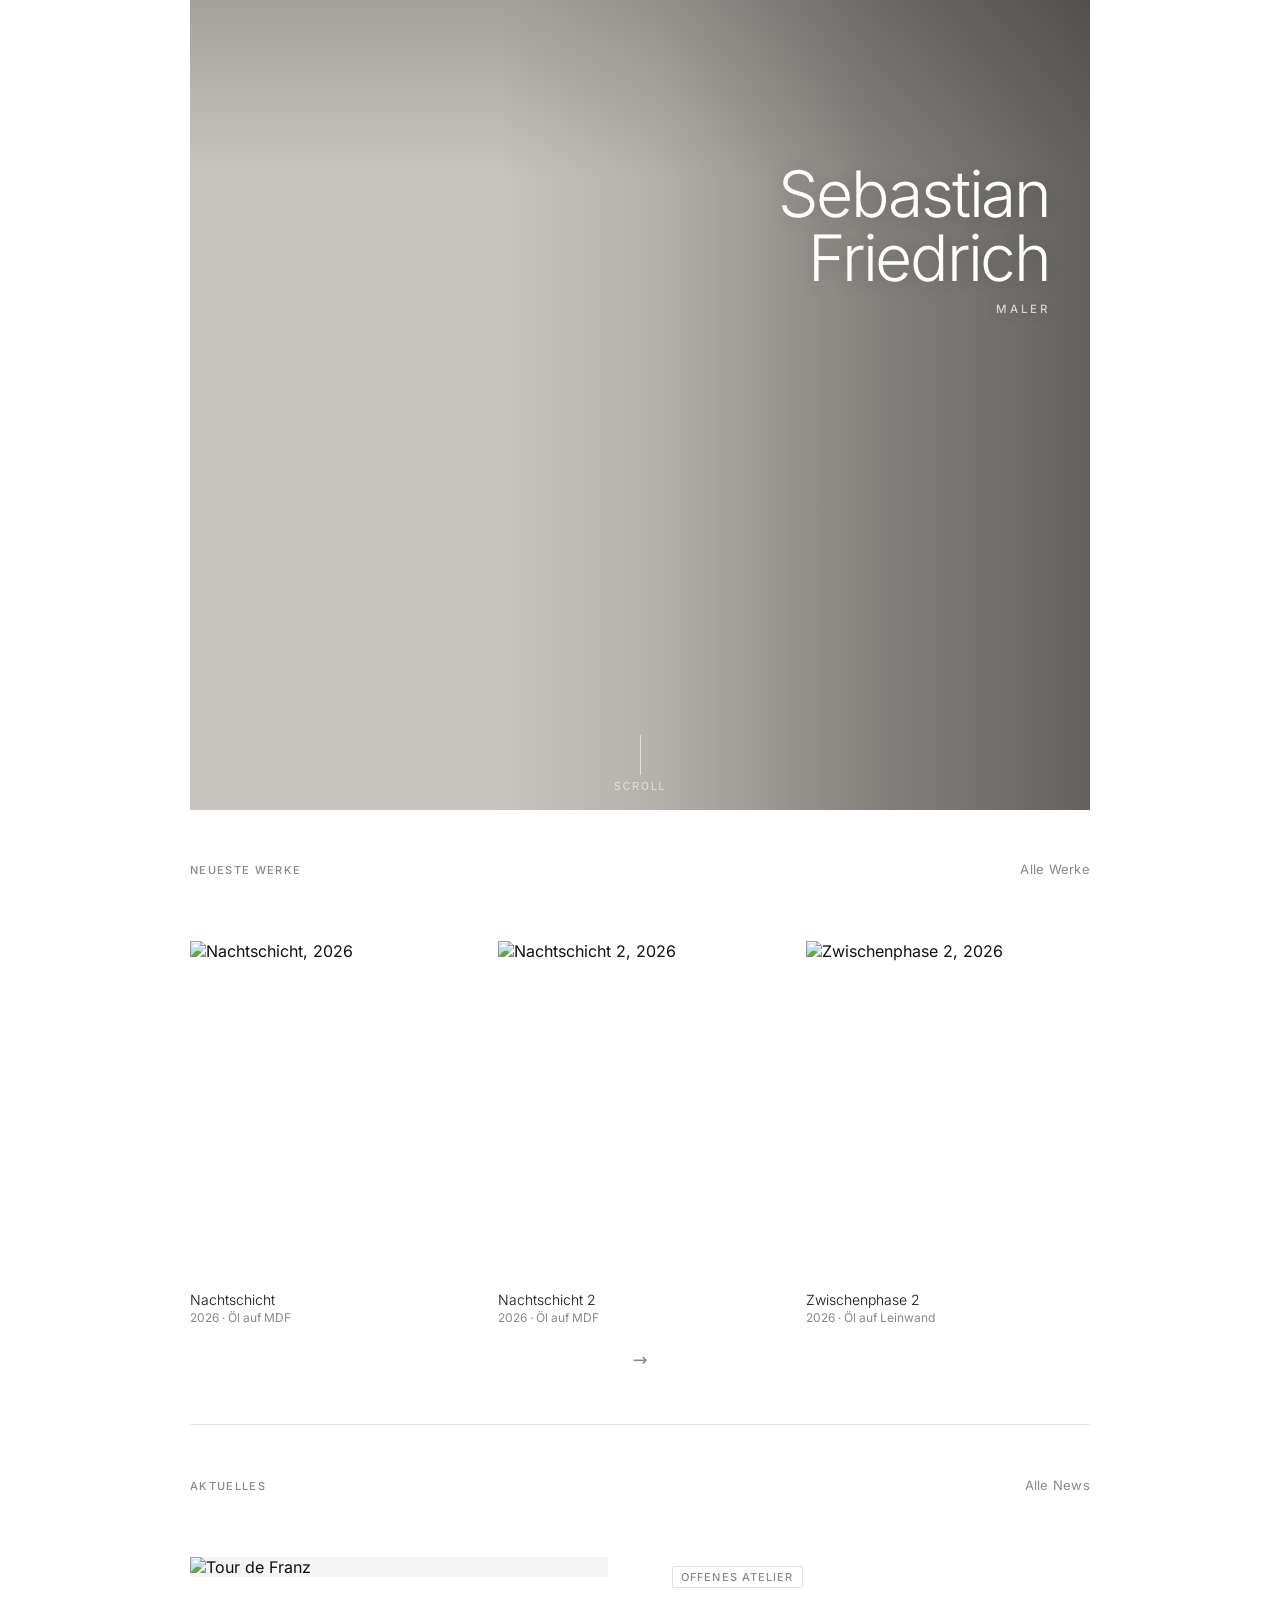
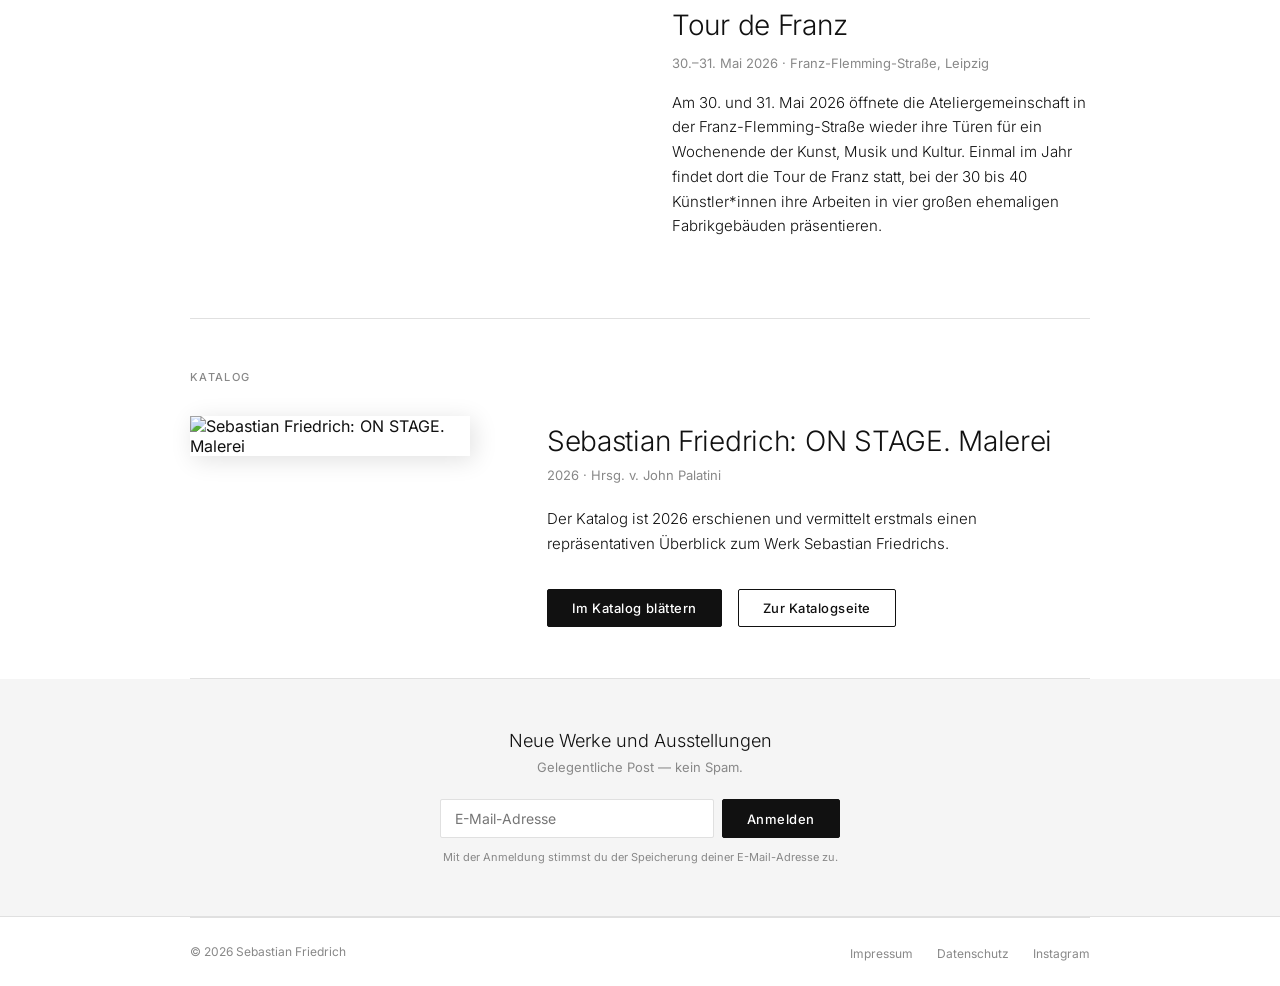
==== index.html @ c45df310 "new" ====
<!DOCTYPE html>
<html lang="de">
<head>
  <meta charset="UTF-8">
  <meta name="viewport" content="width=device-width, initial-scale=1.0">
  <title>Sebastian Friedrich – Malerei</title>
  <meta name="description" content="Sebastian Friedrich, Maler. Öl auf MDF und Leinwand. Werke, Ausstellungen, Katalog.">
  <meta property="og:title" content="Sebastian Friedrich – Malerei">
  <meta property="og:description" content="Sebastian Friedrich malt Menschen, die in seinen Bildern selbstbewusst auftreten.">
  <meta property="og:image" content="https://res.cloudinary.com/def9qgwtw/image/upload/nachtschicht-2026.jpg">
  <meta property="og:type" content="website">
  <meta name="twitter:card" content="summary_large_image">

  <link rel="stylesheet" href="sf-base.css?v=28">
  <style>
    /* ── HERO ──────────────────────────────────────────────── */
    #hero {
      position: relative;
      min-height: unset;
      height: 90dvh;
      width: var(--site-width);
      max-width: var(--max-w);
      margin: 0 auto;
      overflow: hidden;
      background: #c8c4be;
    }

    .hero-bg {
      position: absolute;
      left: 0;
      right: 0;
      top: -10%;
      bottom: 0;
      background-image: url('https://res.cloudinary.com/def9qgwtw/image/upload/senhora-rodriguez-3-2024_ausschnitt.jpg');
      background-size: cover;
      background-position: 50% 34%;
      background-repeat: no-repeat;
      background-color: #c8c4be;
    }

    .hero-bg::after {
      content: '';
      position: absolute;
      inset: 0;
      background:
        linear-gradient(
          to left,
          rgba(0,0,0,0.50) 0%,
          rgba(0,0,0,0.34) 24%,
          rgba(0,0,0,0.10) 48%,
          transparent 66%
        ),
        linear-gradient(
          to bottom,
          rgba(0,0,0,0.18) 0%,
          transparent 22%
        );
      pointer-events: none;
    }

    .hero-text {
      position: absolute;
      z-index: 2;
      top: clamp(118px, 18dvh, 180px);
      right: clamp(24px, 3.2vw, 40px);
      left: auto;
      width: min(430px, 39vw);
      text-align: right;
      color: var(--white);
      text-shadow: 0 2px 18px rgba(0,0,0,0.18);
    }

    .hero-name {
      font-size: clamp(3.0rem, 5.0vw, 5.35rem);
      font-weight: 300;
      line-height: 1.0;
      letter-spacing: -0.035em;
      color: currentColor;
      margin-bottom: 12px;
    }
    .hero-name span { display: block; }

    .hero-bezeichnung {
      font-size: clamp(0.6875rem, 0.9vw, 0.875rem);
      font-weight: 500;
      letter-spacing: 0.24em;
      text-transform: uppercase;
      color: rgba(255,255,255,0.72);
      margin-left: 0.14em;
    }

    .hero-scroll {
      position: absolute;
      bottom: 32px;
      left: 50%;
      transform: translateX(-50%);
      z-index: 2;
      display: flex;
      flex-direction: column;
      align-items: center;
      gap: 6px;
      cursor: pointer;
      color: rgba(255,255,255,0.62);
      transition: color 0.2s;
      background: none;
      border: none;
    }
    .hero-scroll:hover { color: rgba(255,255,255,1); }
    .hero-scroll-line {
      width: 1px;
      height: 40px;
      background: currentColor;
      animation: scrollpulse 1.8s ease-in-out infinite;
    }
    .hero-scroll-label {
      font-size: 0.625rem;
      letter-spacing: 0.2em;
      text-transform: uppercase;
      font-weight: 400;
    }
    @keyframes scrollpulse {
      0%, 100% { opacity: 0.4; transform: scaleY(1); }
      50%       { opacity: 1;   transform: scaleY(1.15); }
    }

    @media (min-width: 761px) and (max-width: 1120px) {
      .hero-text {
        right: clamp(24px, 4vw, 40px);
        top: clamp(104px, 18dvh, 158px);
        width: min(380px, 40vw);
        text-align: right;
      }
      .hero-name {
        font-size: clamp(3.2rem, 7vw, 5.35rem);
      }
    }

    @media (orientation: portrait) and (min-width: 761px) {
      .hero-bg { background-position: 48% 34%; }
      .hero-text {
        right: clamp(24px, 4vw, 40px);
        width: min(360px, 42vw);
        text-align: right;
      }
    }

    @media (max-width: 760px) {
      #hero {
        width: 100%;
        max-width: none;
        min-height: 100dvh;
        height: 100dvh;
      }
      .hero-bg {
        background-position: 50% 20%;
      }
      .hero-bg::after {
        background: linear-gradient(
          to top,
          rgba(0,0,0,0.68) 0%,
          rgba(0,0,0,0.23) 42%,
          transparent 68%
        );
      }
      .hero-text {
        top: auto;
        bottom: 82px;
        right: 16px;
        left: 16px;
        width: auto;
        text-align: left;
        color: var(--white);
      }
      .hero-name {
        font-size: clamp(3.1rem, 13.4vw, 4.0rem);
        font-weight: 200;
        line-height: 1.0;
        letter-spacing: -0.04em;
      }
      .hero-bezeichnung {
        color: rgba(255,255,255,0.72);
        margin-left: 0.22em;
      }
    }


    /* ── NEUESTE WERKE ──────────────────────────────────────── */
    #neueste { border-bottom: 1px solid var(--gray-mid); }

    .werke-header {
      display: flex;
      align-items: baseline;
      justify-content: space-between;
      margin-bottom: 32px;
    }

    .link-alle {
      font-size: 0.8125rem;
      font-weight: 400;
      color: var(--gray-dark);
      letter-spacing: 0.02em;
      transition: color 0.15s;
    }
    .link-alle:hover { color: var(--black); }

    .werke-slider-wrap { overflow: hidden; }

    .werke-slider {
      display: flex;
      gap: 24px;
      overflow-x: auto;
      scroll-snap-type: x mandatory;
      -webkit-overflow-scrolling: touch;
      scrollbar-width: none;
      padding-bottom: 4px;
    }
    .werke-slider::-webkit-scrollbar { display: none; }

    .werke-slider .werk-card { flex: 0 0 auto; width: calc((100% - 48px) / 3); scroll-snap-align: start; }
    .werke-slider .werk-card-img-wrap { height: 340px; }
    .werke-slider .werk-card-img { max-width: 100%; max-height: 340px; }

    .slider-nav {
      display: flex;
      justify-content: center;
      align-items: center;
      gap: 22px;
      margin-top: 18px;
    }
    .slider-nav-btn {
      appearance: none;
      border: 0;
      background: transparent;
      color: var(--gray-dark);
      font-family: 'Inter', system-ui, sans-serif;
      font-size: 1.125rem;
      line-height: 1;
      cursor: pointer;
      padding: 4px 6px;
      transition: color 0.15s, opacity 0.15s;
    }
    .slider-nav-btn:hover { color: var(--black); }
    .slider-nav-btn.hidden {
      display: none;
    }

    @media (max-width: 900px) {
      .werke-slider .werk-card { width: 260px; }
      .werke-slider .werk-card-img-wrap { height: 300px; }
      .werke-slider .werk-card-img { max-width: 260px; max-height: 300px; }
    }
    @media (max-width: 480px) {
      .werke-slider .werk-card { width: 220px; }
      .werke-slider .werk-card-img-wrap { height: 260px; }
      .werke-slider .werk-card-img { max-width: 220px; max-height: 260px; }
    }



    @media (max-width: 760px) {
      #neueste {
        padding-top: clamp(38px, 10vw, 56px);
      }
      .werke-slider {
        gap: 0;
        scroll-snap-type: x mandatory;
        scroll-padding: 0;
      }
      .werke-slider .werk-card {
        flex: 0 0 100%;
        width: 100%;
        scroll-snap-align: center;
      }
      .werke-slider .werk-card-img-wrap {
        width: 100%;
        height: clamp(260px, 70vw, 420px);
        display: flex;
        align-items: flex-end;
        justify-content: center;
        margin-bottom: 28px;
      }
      .werke-slider .werk-card-img {
        max-width: 100%;
        max-height: 100%;
        width: auto;
        height: auto;
        object-fit: contain;
        object-position: center bottom;
      }
      .slider-nav {
        margin-top: 14px;
      }
    }

    /* ── AKTUELLES (NEWS) ───────────────────────────────────── */
    #aktuelles { border-bottom: 1px solid var(--gray-mid); }

    .news-card {
      display: grid;
      grid-template-columns: 1fr 1fr;
      gap: clamp(32px, 5vw, 80px);
      align-items: start;
      cursor: pointer;
    }
    .news-card-img-wrap img {
      width: auto; max-width: 100%; max-height: 500px;
      object-fit: contain; object-position: left top;
      background: var(--gray-light); transition: opacity 0.2s;
    }
    .news-card:hover .news-card-img-wrap img { opacity: 0.85; }
    .news-card-content { padding-top: 8px; }
    .news-badge {
      display: inline-block;
      font-size: 0.6875rem; font-weight: 500; letter-spacing: 0.1em; text-transform: uppercase;
      border: 1px solid var(--gray-mid); padding: 3px 8px; border-radius: 2px;
      margin-bottom: 20px; color: var(--gray-dark);
    }
    .news-card-titel {
      font-size: clamp(1.25rem, 2.5vw, 1.75rem); font-weight: 300;
      line-height: 1.25; letter-spacing: -0.01em; margin-bottom: 12px;
    }
    .news-card-ort { font-size: 0.8125rem; color: var(--gray-dark); margin-bottom: 20px; }
    .news-card-text {
      font-size: 0.9375rem; font-weight: 300; line-height: 1.65;
      margin-bottom: 28px; max-width: 480px;
    }
    .link-mehr {
      font-size: 0.8125rem; font-weight: 500; letter-spacing: 0.06em;
      display: inline-flex; align-items: center; gap: 8px; transition: gap 0.2s;
    }
    .link-mehr:hover { gap: 14px; }
    .link-mehr::after { content: '→'; }

    @media (max-width: 768px) {
      .news-card { grid-template-columns: 1fr; }
    }

    /* ── KATALOG-TEASER ─────────────────────────────────────── */
    #katalog { border-bottom: 1px solid var(--gray-mid); }

    .katalog-inner {
      display: grid; grid-template-columns: 280px 1fr;
      gap: clamp(40px, 6vw, 100px); align-items: start;
    }
    .katalog-cover img {
      width: 100%; max-height: 420px; object-fit: contain; object-position: left top;
      box-shadow: 4px 4px 24px rgba(0,0,0,0.12);
    }
    .katalog-content { padding-top: 8px; }
    .katalog-titel {
      font-size: clamp(1.25rem, 2.5vw, 1.75rem); font-weight: 300;
      line-height: 1.25; letter-spacing: -0.01em; margin-bottom: 8px;
    }
    .katalog-autoren { font-size: 0.8125rem; color: var(--gray-dark); margin-bottom: 24px; }
    .katalog-text {
      font-size: 0.9375rem; font-weight: 300; line-height: 1.65;
      margin-bottom: 32px; max-width: 520px;
    }
    .katalog-actions { display: flex; gap: 16px; flex-wrap: wrap; }

    @media (max-width: 640px) {
      .katalog-inner { grid-template-columns: 1fr; }
      .katalog-cover img { max-width: 200px; }
    }

    /* ── NEWSLETTER ─────────────────────────────────────────── */
    #newsletter { background: var(--gray-light); border-bottom: 1px solid var(--gray-mid); }
    .newsletter-inner { max-width: 560px; text-align: center; margin: 0 auto; }
    .newsletter-titel { font-size: 1.125rem; font-weight: 300; margin-bottom: 8px; }
    .newsletter-sub { font-size: 0.8125rem; color: var(--gray-dark); margin-bottom: 24px; }
    .newsletter-form { display: flex; gap: 8px; width: 100%; max-width: 400px; margin: 0 auto 12px; }
    .newsletter-input {
      flex: 1; font-family: 'Inter', system-ui, sans-serif;
      font-size: 0.875rem; font-weight: 400; padding: 10px 14px;
      border: 1px solid var(--gray-mid); border-radius: 2px; outline: none; transition: border-color 0.15s;
    }
    .newsletter-input:focus { border-color: var(--black); }
    .newsletter-dsgvo { font-size: 0.6875rem; color: var(--gray-dark); }


    @media (max-width: 760px) {
      #neueste .werke-header {
        margin-top: clamp(32px, 9vw, 48px);
        margin-bottom: 10px;
      }
      .newsletter-form {
        width: 100%;
        max-width: none;
        display: grid;
        grid-template-columns: minmax(0, 1fr) auto;
      }
      .newsletter-input { min-width: 0; }
      .newsletter-form .btn { white-space: nowrap; }
    }

    /* V27: Mobile Startseite - konsistente Abstände und zentrierte Werkbeschriftung */
    @media (max-width: 760px) {
      #neueste .werke-header {
        margin-top: clamp(36px, 10vw, 54px);
        margin-bottom: clamp(20px, 6vw, 30px);
      }
      #neueste .werke-slider .werk-card {
        text-align: center;
      }
      #neueste .werke-slider .werk-card-img-wrap {
        height: auto;
        min-height: 0;
        align-items: center;
        margin-bottom: clamp(26px, 7vw, 38px);
      }
      #neueste .werke-slider .werk-card-img {
        max-width: min(100%, 330px);
        max-height: none;
      }
      #neueste .werk-card-titel {
        font-size: 1.25rem;
        font-weight: 300;
        line-height: 1.22;
        margin-bottom: 8px;
      }
      #neueste .werk-card-meta {
        font-size: 0.875rem;
        line-height: 1.35;
        margin-bottom: 0;
      }
      #neueste .slider-nav {
        margin-top: 4px;
      }
      #aktuelles .werke-header {
        margin-top: clamp(34px, 9vw, 50px);
        margin-bottom: clamp(28px, 7vw, 42px);
      }
    }

  </style>
</head>
<body>

<!-- NAV -->
<nav>
  <div class="nav-inner">
    <a href="index.html" class="nav-logo">Sebastian Friedrich</a>
    <ul class="nav-links">
      <li><a href="werke.html" data-i18n="nav.werke">Werke</a></li>
      <li><a href="news.html" data-i18n="nav.news">News</a></li>
      <li><a href="katalog.html" data-i18n="nav.katalog">Katalog</a></li>
      <li><a href="vita.html" data-i18n="nav.vita">Vita</a></li>
      <li><a href="kontakt.html" data-i18n="nav.kontakt">Kontakt</a></li>
      <li><button class="nav-lang" id="nav-lang-btn" onclick="toggleLang()">EN</button></li>
    </ul>
    <button class="nav-hamburger" id="hamburger" onclick="openMenu()" aria-label="Menü öffnen">
      <span></span><span></span><span></span>
    </button>
  </div>
</nav>

<!-- MOBILE OVERLAY -->
<div class="nav-overlay" id="nav-overlay">
  <button class="overlay-close" onclick="closeMenu()" aria-label="Menü schließen">×</button>
  <a href="werke.html" onclick="closeMenu()" data-i18n="nav.werke">Werke</a>
  <a href="news.html" onclick="closeMenu()" data-i18n="nav.news">News</a>
  <a href="katalog.html" onclick="closeMenu()" data-i18n="nav.katalog">Katalog</a>
  <a href="vita.html" onclick="closeMenu()" data-i18n="nav.vita">Vita</a>
  <a href="kontakt.html" onclick="closeMenu()" data-i18n="nav.kontakt">Kontakt</a>
  <button class="overlay-lang" onclick="toggleLang(); closeMenu();" id="overlay-lang-btn">EN</button>
</div>

<main>

  <!-- HERO -->
  <section id="hero">
    <div class="hero-bg"></div>
    <div class="hero-text">
      <h1 class="hero-name"><span>Sebastian</span><span>Friedrich</span></h1>
      <p class="hero-bezeichnung" data-i18n="hero.maler">Maler</p>
    </div>
    <button class="hero-scroll" onclick="document.getElementById('neueste').scrollIntoView({behavior:'smooth'})" aria-label="Nach unten scrollen">
      <span class="hero-scroll-line"></span>
      <span class="hero-scroll-label">Scroll</span>
    </button>
  </section>

  <!-- NEUESTE WERKE -->
  <section id="neueste" class="section">
    <div class="werke-header">
      <p class="section-label" data-i18n="home.neueste">Neueste Werke</p>
      <a href="werke.html" class="link-alle" data-i18n="home.alleWerke">Alle Werke</a>
    </div>
    <div class="werke-slider-wrap">
      <div class="werke-slider" id="neueste-grid"></div>
    </div>
    <div class="slider-nav" aria-label="Navigation der neuesten Werke">
      <button class="slider-nav-btn hidden" id="neueste-prev" aria-label="Vorheriges Werk">←</button>
      <button class="slider-nav-btn hidden" id="neueste-next" aria-label="Nächstes Werk">→</button>
    </div>
  </section>

  <!-- AKTUELLES -->
  <section id="aktuelles" class="section">
    <div class="werke-header">
      <p class="section-label" data-i18n="home.aktuelles">Aktuelles</p>
      <a href="news.html" class="link-alle" data-i18n="home.alleNews">Alle News</a>
    </div>
    <div id="news-card-wrap"><div class="loading">Lädt…</div></div>
  </section>

  <!-- KATALOG -->
  <section id="katalog" class="section">
    <p class="section-label" data-i18n="home.katalog">Katalog</p>
    <div class="katalog-inner" id="katalog-inner"><div class="loading">Lädt…</div></div>
  </section>

  <!-- NEWSLETTER -->
  <section id="newsletter">
    <div class="section newsletter-inner">
      <p class="newsletter-titel" data-i18n="newsletter.titel">Neue Werke und Ausstellungen</p>
      <p class="newsletter-sub" data-i18n="newsletter.sub">Gelegentliche Post — kein Spam.</p>
      <div class="newsletter-form">
        <input type="email" class="newsletter-input" id="nl-email"
          placeholder="E-Mail-Adresse" data-i18n-placeholder="newsletter.placeholder">
        <button class="btn" onclick="nlSubmit()" data-i18n="newsletter.btn">Anmelden</button>
      </div>
      <p class="newsletter-dsgvo" data-i18n="newsletter.dsgvo">
        Mit der Anmeldung stimmst du der Speicherung deiner E-Mail-Adresse zu.
      </p>
    </div>
  </section>

</main>

<!-- LIGHTBOX -->
<div class="lightbox" id="lightbox">
  <button class="lightbox-arrow" id="lb-prev" aria-label="Vorheriges Werk">‹</button>
  <div class="lightbox-card">
    <div class="lightbox-img-wrap">
      <img class="lightbox-img" id="lb-img" src="" alt="">
    </div>
    <div class="lightbox-info">
      <button class="lightbox-close" id="lb-close" aria-label="Schließen">✕</button>
      <p class="lightbox-counter" id="lb-counter"></p>
      <h2 class="lightbox-titel" id="lb-titel"></h2>
      <ul class="lightbox-meta-list" id="lb-meta"></ul>
      <div id="lb-action"></div>
    </div>
  </div>
  <button class="lightbox-arrow" id="lb-next" aria-label="Nächstes Werk">›</button>
</div>

<!-- FOOTER -->
<footer>
  <span class="footer-copy">© <span id="footer-year"></span> Sebastian Friedrich</span>
  <ul class="footer-links">
    <li><a href="impressum.html" data-i18n="footer.impressum">Impressum</a></li>
    <li><a href="datenschutz.html" data-i18n="footer.datenschutz">Datenschutz</a></li>
    <li><a href="#" id="footer-instagram" target="_blank" rel="noopener">Instagram</a></li>
  </ul>
</footer>

<script src="sf-base.js?v=28"></script>
<script>
/* ── SEITEN-SPEZIFISCH: index.html ── */

function shuffle(arr) {
  const a = [...arr];
  for (let i = a.length - 1; i > 0; i--) {
    const j = Math.floor(Math.random() * (i + 1));
    [a[i], a[j]] = [a[j], a[i]];
  }
  return a;
}

function getNeusteWerke(data) {
  const thisYear = new Date().getFullYear();
  return data.werke
    .filter(w => w.jahr >= thisYear - 1)
    .sort((a, b) => b.jahr - a.jahr || (b.neu ? 1 : 0) - (a.neu ? 1 : 0));
}

function renderNeueste(data) {
  const pool = getNeusteWerke(data);
  window.NEUESTE_IDS = pool.map(w => w.id);
  const slider = document.getElementById('neueste-grid');
  slider.innerHTML = pool.map(w => `
    <div class="werk-card" onclick="openDetail('${w.id}', NEUESTE_IDS)">
      <div class="werk-card-img-wrap">
        <img class="werk-card-img" src="${w.bild}" alt="${w.titel}, ${w.jahr}" loading="lazy">
      </div>
      <p class="werk-card-titel">${w.titel}</p>
      <p class="werk-card-meta">${w.jahr} · ${LANG === 'en' ? w.medium_en || w.medium : w.medium}</p>
    </div>
  `).join('');
  const prev = document.getElementById('neueste-prev');
  const next = document.getElementById('neueste-next');

  function getStep() {
    const cards = slider.querySelectorAll('.werk-card');
    if (cards.length > 1) {
      const first = cards[0].getBoundingClientRect();
      const second = cards[1].getBoundingClientRect();
      const delta = second.left - first.left;
      if (delta > 0) return delta;
    }
    return slider.clientWidth || 1;
  }

  function updateBtns() {
    const maxScroll = Math.max(0, slider.scrollWidth - slider.clientWidth);
    prev.classList.toggle('hidden', slider.scrollLeft <= 10);
    next.classList.toggle('hidden', slider.scrollLeft >= maxScroll - 10 || maxScroll <= 10);
  }

  function move(dir) {
    slider.scrollBy({ left: dir * getStep(), behavior: 'smooth' });
  }

  prev.onclick = () => move(-1);
  next.onclick = () => move(1);
  slider.addEventListener('scroll', updateBtns, { passive: true });
  initOneStepMobileSlider(slider);
  window.addEventListener('resize', updateBtns, { passive: true });
  updateBtns();
}

function initOneStepMobileSlider(slider) {
  if (!slider || slider.dataset.oneStepReady === '1') return;
  slider.dataset.oneStepReady = '1';

  let startX = 0;
  let startY = 0;
  let startIndex = 0;
  let blockClickUntil = 0;

  function isMobileSlider() {
    return window.matchMedia('(max-width: 760px)').matches;
  }

  function cardWidth() {
    return Math.max(1, slider.clientWidth);
  }

  function maxIndex() {
    return Math.max(0, slider.children.length - 1);
  }

  function goToIndex(index) {
    const target = Math.max(0, Math.min(maxIndex(), index));
    slider.scrollTo({ left: target * cardWidth(), behavior: 'smooth' });
  }

  slider.addEventListener('touchstart', (event) => {
    if (!isMobileSlider() || !event.touches.length) return;
    startX = event.touches[0].clientX;
    startY = event.touches[0].clientY;
    startIndex = Math.round(slider.scrollLeft / cardWidth());
  }, { passive: true });

  slider.addEventListener('touchmove', (event) => {
    if (!isMobileSlider() || !event.touches.length) return;
    const dx = event.touches[0].clientX - startX;
    const dy = event.touches[0].clientY - startY;
    if (Math.abs(dx) > 8 && Math.abs(dx) > Math.abs(dy)) {
      event.preventDefault();
    }
  }, { passive: false });

  slider.addEventListener('touchend', (event) => {
    if (!isMobileSlider() || !event.changedTouches.length) return;
    const dx = event.changedTouches[0].clientX - startX;
    const dy = event.changedTouches[0].clientY - startY;
    if (Math.abs(dx) > 28 && Math.abs(dx) > Math.abs(dy)) {
      const dir = dx < 0 ? 1 : -1;
      goToIndex(startIndex + dir);
      blockClickUntil = Date.now() + 450;
    } else {
      goToIndex(startIndex);
    }
  }, { passive: true });

  slider.addEventListener('click', (event) => {
    if (Date.now() < blockClickUntil) {
      event.preventDefault();
      event.stopImmediatePropagation();
    }
  }, true);

  window.addEventListener('resize', () => {
    if (!isMobileSlider()) return;
    goToIndex(Math.round(slider.scrollLeft / cardWidth()));
  });
}

function renderNews(data) {
  if (!data.news || !data.news.length) {
    document.getElementById('news-card-wrap').innerHTML = '';
    return;
  }
  const n = data.news[0];
  const titel    = t(n, 'titel');
  const text     = t(n, 'text');
  const zeitraum = t(n, 'zeitraum');
    document.getElementById('news-card-wrap').innerHTML = `
    <div class="news-card" onclick="window.location='news.html#${n.id}'">
      <div class="news-card-img-wrap">
        ${n.titelbild ? `<img src="${n.titelbild}" alt="${titel}" loading="lazy">` : ''}
      </div>
      <div class="news-card-content">
        <span class="news-badge">${t(n, 'kategorie')}</span>
        <h2 class="news-card-titel">${titel}</h2>
        <p class="news-card-ort">${zeitraum}${n.ort ? ' · ' + n.ort : ''}</p>
        <p class="news-card-text">${text}</p>
      </div>
    </div>
  `;
}

function renderKatalog(data) {
  const k = data.katalog[0];
  if (!k) return;
  const katalogTitel = t(k, 'titel');
  const katalogText  = LANG === 'en' ? (k.teaser_en || k.text_en || '') : (k.teaser || k.text_de || '');
  const metaLine     = LANG === 'en' ? (k.start_meta_en || `${k.jahr} · Ed. by ${k.herausgeber || 'John Palatini'}`) : (k.start_meta || `${k.jahr} · Hrsg. v. ${k.herausgeber || 'John Palatini'}`);
  document.getElementById('katalog-inner').innerHTML = `
    <div class="katalog-cover">
      <img src="${k.cover}" alt="${katalogTitel}" loading="lazy">
    </div>
    <div class="katalog-content">
      <h2 class="katalog-titel">${katalogTitel}</h2>
      <p class="katalog-autoren">${metaLine}</p>
      <p class="katalog-text">${katalogText.substring(0, 280)}${katalogText.length > 280 ? '…' : ''}</p>
      <div class="katalog-actions">
        <a href="reader.html?buch=${k.id}" class="btn">
          ${LANG === 'en' ? 'Browse Catalogue' : 'Im Katalog blättern'}
        </a>
        <a href="katalog.html" class="btn btn-outline">
          ${LANG === 'en' ? 'About the catalogue' : 'Zur Katalogseite'}
        </a>
      </div>
    </div>
  `;
}

function nlSubmit() {
  const email = document.getElementById('nl-email').value.trim();
  if (!email || !email.includes('@')) return;
  alert(LANG === 'en'
    ? 'Thank you! Newsletter integration coming soon.'
    : 'Danke! Newsletter-Integration folgt in Kürze.');
}

function onLangChange() {
  if (DATA) { renderNeueste(DATA); renderNews(DATA); renderKatalog(DATA); }
}

async function init() {
  applyI18n();
  initNav(true); // hat Hero
  initLightbox();
  initContactInteractions();
  const params = new URLSearchParams(location.search);
  const werkId = params.get('werk');
  try {
    const res = await fetch('data.json');
    DATA = await res.json();
    renderNeueste(DATA);
    renderNews(DATA);
    renderKatalog(DATA);
    renderFooter(DATA);
    if (werkId) openDetail(werkId);
  } catch(e) {
    console.error('data.json konnte nicht geladen werden:', e);
  }
}

document.addEventListener('DOMContentLoaded', init);
</script>
</body>
</html>
---- sf-base.css ----
/* ═══════════════════════════════════════════════════════════
   sf-base.css — Sebastian Friedrich Website
   Konsolidierte Fassung, Juni 2026
═══════════════════════════════════════════════════════════ */


/* ── 1. FONTS ───────────────────────────────────────────── */
@font-face {
  font-family: 'Inter';
  src: url('fonts/webfonts/inter-latin-300-normal.woff2') format('woff2');
  font-weight: 300;
  font-display: swap;
}
@font-face {
  font-family: 'Inter';
  src: url('fonts/webfonts/inter-latin-400-normal.woff2') format('woff2');
  font-weight: 400;
  font-display: swap;
}
@font-face {
  font-family: 'Inter';
  src: url('fonts/webfonts/inter-latin-500-normal.woff2') format('woff2');
  font-weight: 500;
  font-display: swap;
}


/* ── 2. RESET & BASE ────────────────────────────────────── */
*, *::before, *::after { box-sizing: border-box; margin: 0; padding: 0; }

:root {
  --white:      #ffffff;
  --black:      #111111;
  --gray-light: #f5f5f5;
  --gray-mid:   #e0e0e0;
  --gray-dark:  #888888;

  /* Zentrales Seitenraster: max. 900 px, zentriert.
     Reader-Overlay ist bewusste Ausnahme und darf volle Breite nutzen. */
  --max-w:      900px;
  --site-width: calc(100vw - 48px);
  --nav-h:      48px;
  --gap:        clamp(24px, 4vw, 64px);

  /* Unterseiten-Kopfzone */
  --subpage-top:                calc(var(--nav-h) + 56px);
  --subpage-top-mobile:         calc(var(--nav-h) + 40px);
  --subpage-content-gap:        clamp(64px, 7vw, 88px);
  --subpage-content-gap-mobile: clamp(54px, 12vw, 76px);
}

html { font-size: 16px; scroll-behavior: smooth; }

body {
  font-family: 'Inter', system-ui, sans-serif;
  font-weight: 400;
  color: var(--black);
  background: var(--white);
  -webkit-font-smoothing: antialiased;
  overflow-x: hidden;
}

a { color: inherit; text-decoration: none; }
img { display: block; }


/* ── 3. SITE SHELL: Raster ──────────────────────────────── */
/* Alle großen Seitenkörper folgen derselben Außenkante. */
.nav-inner,
#hero,
.section,
footer,
.page-section,
.essay-wrap,
.kontakt-inner,
.news-page,
.vita-inner,
.page-header-inner,
.werke-liste {
  width: var(--site-width);
  max-width: var(--max-w);
  margin-left: auto;
  margin-right: auto;
}

#newsletter .section.newsletter-inner {
  width: min(560px, var(--site-width));
  max-width: 560px;
}

.werke-slider-wrap {
  width: 100%;
  max-width: 100%;
  overflow: hidden;
}
.werke-slider {
  width: 100%;
  max-width: 100%;
  overflow-x: auto;
}

main { padding-top: 0; }

.section {
  padding: var(--gap) 0;
}

.section-label {
  font-size: 0.6875rem;
  font-weight: 500;
  letter-spacing: 0.12em;
  text-transform: uppercase;
  color: var(--gray-dark);
  margin-bottom: 32px;
}


/* ── 4. NAV ─────────────────────────────────────────────── */
nav {
  position: fixed;
  top: 0; left: 0; right: 0;
  height: var(--nav-h);
  background: transparent;
  border-bottom: none;
  z-index: 100;
  opacity: 0;
  transition: background 0.3s, border-color 0.3s, opacity 0.4s;
}
nav.scrolled {
  background: var(--white);
  border-bottom: 1px solid var(--gray-mid);
  opacity: 1;
}
nav.always-visible {
  opacity: 1;
  background: var(--white);
  border-bottom: 1px solid var(--gray-mid);
}

/* Weiße Schrift über Hero-Bild */
nav:not(.scrolled):not(.always-visible) .nav-logo,
nav:not(.scrolled):not(.always-visible) .nav-links a,
nav:not(.scrolled):not(.always-visible) .nav-hamburger span {
  color: rgba(255,255,255,0.85);
}
nav:not(.scrolled):not(.always-visible) .nav-lang {
  color: rgba(255,255,255,0.85);
  border-color: transparent;
  background: transparent;
}

.nav-inner {
  height: 100%;
  display: flex;
  align-items: center;
  justify-content: space-between;
  padding: 0;
}

.nav-logo {
  font-weight: 500;
  font-size: 0.9375rem;
  letter-spacing: 0.01em;
}

.nav-links {
  display: flex;
  align-items: center;
  gap: clamp(16px, 2vw, 32px);
  list-style: none;
}
.nav-links a {
  font-size: 0.8125rem;
  font-weight: 400;
  color: var(--black);
  letter-spacing: 0.02em;
  transition: opacity 0.15s;
}
.nav-links a:hover { opacity: 0.5; }
.nav-links a.active { font-weight: 500; }

.nav-lang {
  font-size: 0.8125rem;
  font-weight: 500;
  cursor: pointer;
  border: 1px solid var(--gray-mid);
  padding: 3px 10px;
  border-radius: 2px;
  transition: background 0.15s;
  background: none;
}
.nav-lang:hover { background: var(--gray-light); }

.nav-hamburger {
  display: none;
  flex-direction: column;
  gap: 5px;
  cursor: pointer;
  background: none;
  border: none;
  padding: 4px;
}
.nav-hamburger span {
  display: block;
  width: 22px;
  height: 1px;
  background: var(--black);
  transition: transform 0.2s, opacity 0.2s;
}

/* Mobile overlay */
.nav-overlay {
  display: none;
  position: fixed;
  inset: 0;
  background: var(--white);
  z-index: 99;
  flex-direction: column;
  align-items: center;
  justify-content: center;
  gap: 32px;
}
.nav-overlay.open { display: flex; }
.nav-overlay a {
  font-size: 1.25rem;
  font-weight: 400;
  letter-spacing: 0.02em;
}
.nav-overlay .overlay-close {
  position: absolute;
  top: 14px; right: clamp(16px, 3vw, 48px);
  font-size: 1.5rem;
  background: none;
  border: none;
  cursor: pointer;
  color: var(--black);
}
.nav-overlay .overlay-lang {
  font-size: 0.875rem;
  font-weight: 500;
  border: 1px solid var(--gray-mid);
  padding: 6px 16px;
  border-radius: 2px;
  cursor: pointer;
  margin-top: 8px;
  background: none;
}

@media (max-width: 1050px) {
  .nav-links { display: none; }
  .nav-hamburger { display: flex; }
}


/* ── 5. FOOTER ──────────────────────────────────────────── */
footer {
  padding: 24px 0;
  display: flex;
  align-items: center;
  justify-content: space-between;
  gap: 16px;
  flex-wrap: wrap;
  border-top: 1px solid var(--gray-mid);
}

.footer-copy {
  font-size: 0.75rem;
  color: var(--gray-dark);
}
.footer-links {
  display: flex;
  gap: 24px;
  list-style: none;
}
.footer-links a {
  font-size: 0.75rem;
  color: var(--gray-dark);
  transition: color 0.15s;
}
.footer-links a:hover { color: var(--black); }


/* ── 6. BUTTONS ─────────────────────────────────────────── */
.btn {
  font-family: 'Inter', system-ui, sans-serif;
  font-size: 0.8125rem;
  font-weight: 500;
  letter-spacing: 0.04em;
  cursor: pointer;
  border: 1px solid var(--black);
  padding: 10px 24px;
  background: var(--black);
  color: var(--white);
  border-radius: 2px;
  transition: background 0.15s, color 0.15s;
  display: inline-block;
}
.btn:hover { background: var(--white); color: var(--black); }
.btn:disabled { opacity: 0.45; cursor: wait; }

.btn-outline {
  background: var(--white);
  color: var(--black);
}
.btn-outline:hover { background: var(--black); color: var(--white); }

/* Diskreter Anfrage-Button (outline-Variante via data-Attribut) */
.btn[data-contact-work] {
  background: var(--white);
  color: var(--black);
  border: 1px solid var(--black);
  padding: 9px 22px;
}
.btn[data-contact-work]:hover,
.btn[data-contact-work]:focus-visible {
  background: var(--black);
  color: var(--white);
  outline: none;
}


/* ── 7. UNTERSEITEN-KOPFZONE ───────────────────────────────
   Siehe autoritative V24-Regeln am Dateiende.
*/


/* ── 8. STARTSEITE: HERO ────────────────────────────────── */
/* Desktop: Hero querformatig beschnitten, Schrift rechts */
@media (min-width: 761px) {
  /* Hero-Höhe wird in index.html definiert */
  #hero .hero-bg {
    top: 0;
    bottom: 0;
    background-position: 50% 42%;
  }
  #hero .hero-text {
    right: clamp(24px, 3.2vw, 40px);
    text-align: right;
  }
  #hero .hero-scroll { bottom: 18px; }
}

/* Hero-Name zweizeilig */
.hero-name span { display: block; }


/* ── 9. STARTSEITE: SLIDER ──────────────────────────────── */
/* Desktop */
.werk-card {
  cursor: pointer;
  display: flex;
  flex-direction: column;
}
.werk-card-img-wrap {
  height: 380px;
  display: flex;
  align-items: flex-start;
  margin-bottom: 10px;
}
.werk-card-img {
  width: auto;
  max-width: 320px;
  max-height: 380px;
  object-fit: contain;
  object-position: left bottom;
  display: block;
  transition: opacity 0.2s;
}
.werk-card:hover .werk-card-img { opacity: 0.85; }
.werk-card-titel { font-size: 0.875rem; font-weight: 300; margin-bottom: 2px; }
.werk-card-meta  { font-size: 0.75rem; color: var(--gray-dark); }

/* Mobile: ein Werk pro Slide, zentriert */
@media (max-width: 760px) {
  .werke-slider {
    overflow-x: hidden;
    scroll-snap-type: none;
    touch-action: pan-y;
  }
  .werke-slider .werk-card {
    box-sizing: border-box;
    flex: 0 0 100%;
    width: 100%;
    padding-left: clamp(10px, 4vw, 18px);
    padding-right: clamp(10px, 4vw, 18px);
    scroll-snap-align: none;
  }
  .werke-slider .werk-card-img-wrap {
    width: 100%;
    justify-content: center;
  }
  .werke-slider .werk-card-img { max-width: 100%; }
}


/* ── 10. WERKE-SEITE: LAYOUT ────────────────────────────── */
/* Wechselndes Links-Rechts-Layout; Größenklassen per data-groesse */

.werk-zeile {
  display: grid;
  grid-template-columns: 581px 1fr;
  gap: 48px;
  align-items: end;
}
.werk-zeile.rechts {
  grid-template-columns: 1fr 581px;
}
.werk-zeile.rechts .werk-zeile-bild { order: 2; align-items: flex-end; }
.werk-zeile.rechts .werk-zeile-info { order: 1; }

/* Größenklassen */
.werk-zeile[data-groesse="l"]              { grid-template-columns: 581px 1fr; }
.werk-zeile[data-groesse="m"]              { grid-template-columns: 411px 1fr; }
.werk-zeile[data-groesse="s"]              { grid-template-columns: 290px 1fr; }
.werk-zeile[data-groesse="xs"]             { grid-template-columns: 194px 1fr; }
.werk-zeile.rechts[data-groesse="l"]       { grid-template-columns: 1fr 581px; }
.werk-zeile.rechts[data-groesse="m"]       { grid-template-columns: 1fr 411px; }
.werk-zeile.rechts[data-groesse="s"]       { grid-template-columns: 1fr 290px; }
.werk-zeile.rechts[data-groesse="xs"]      { grid-template-columns: 1fr 194px; }

.werk-zeile-bild {
  cursor: pointer;
  display: flex;
  align-items: flex-end;
  justify-content: flex-start;
}
.werk-zeile.rechts .werk-zeile-bild {
  align-items: flex-end;
}
.werk-zeile-bild img {
  display: block;
  width: auto;
  height: auto;
  transition: opacity 0.2s;
}
.werk-zeile-bild:hover img { opacity: 0.85; }

/* Info-Block: Bild links → Text rechtsbündig außen */
.werk-zeile-info {
  display: flex;
  flex-direction: column;
  justify-content: space-between;
  align-items: flex-end;
  text-align: right;
  min-width: 0;
  overflow: hidden;
}
/* Bild rechts → Text linksbündig außen */
.werk-zeile.rechts .werk-zeile-info {
  align-items: flex-start;
  text-align: left;
}

.werk-zeile-titel {
  font-size: clamp(1.25rem, 2.5vw, 2rem);
  font-weight: 300;
  letter-spacing: -0.02em;
  line-height: 1.15;
}
.werk-zeile-meta {
  margin-top: auto;
  padding-top: 24px;
}
.werk-zeile-meta-list {
  list-style: none;
  display: flex;
  flex-direction: column;
  width: 240px;
}
.werk-zeile-meta-list li {
  display: flex;
  justify-content: space-between;
  gap: 12px;
  font-size: 0.8125rem;
  padding: 5px 0;
  border-bottom: 1px solid var(--gray-mid);
}
.werk-zeile-meta-list li:last-child { border-bottom: none; }
.werk-zeile-meta-label {
  font-weight: 500;
  color: var(--gray-dark);
  font-size: 0.6875rem;
  letter-spacing: 0.1em;
  padding-top: 1px;
  flex-shrink: 0;
}
.werk-zeile-meta-list li span:last-child { text-align: right; }
.werk-zeile-anfrage { margin-top: 24px; }

/* Tablet: Bildspalten proportional kleiner */
@media (max-width: 900px) {
  .werke-liste {
    gap: clamp(72px, 10vw, 100px);
  }
  .werk-zeile[data-groesse="l"]        { grid-template-columns: 300px 1fr; gap: 28px; }
  .werk-zeile[data-groesse="m"]        { grid-template-columns: 220px 1fr; gap: 24px; }
  .werk-zeile[data-groesse="s"]        { grid-template-columns: 160px 1fr; gap: 20px; }
  .werk-zeile[data-groesse="xs"]       { grid-template-columns: 110px 1fr; gap: 16px; }
  .werk-zeile.rechts[data-groesse="l"] { grid-template-columns: 1fr 300px; }
  .werk-zeile.rechts[data-groesse="m"] { grid-template-columns: 1fr 220px; }
  .werk-zeile.rechts[data-groesse="s"] { grid-template-columns: 1fr 160px; }
  .werk-zeile.rechts[data-groesse="xs"]{ grid-template-columns: 1fr 110px; }
}

/* Mobil: gestapelt, zentriert */
@media (max-width: 680px) {
  .werk-zeile {
    display: block;
    text-align: center;
  }
  .werk-zeile-bild {
    display: block;
    text-align: center;
    order: unset;
    margin-bottom: 28px;
  }
  .werk-zeile-bild img {
    display: inline-block;
    max-width: 100%;
    height: auto;
  }
  .werk-zeile-info,
  .werk-zeile.rechts .werk-zeile-info {
    display: flex;
    flex-direction: column;
    align-items: center;
    order: unset;
    text-align: center;
    width: 100%;
  }
  .werk-zeile-meta-list { align-items: center; }
  .werk-zeile-meta-list li { justify-content: center; }
  .werk-zeile-anfrage { text-align: center; }
}


/* ── 11. LIGHTBOX ───────────────────────────────────────── */
.lightbox {
  display: none;
  position: fixed;
  inset: 0;
  background: rgba(0,0,0,0.92);
  z-index: 200;
  align-items: center;
  justify-content: center;
  padding: 24px clamp(16px, 3vw, 48px);
}
.lightbox.open { display: flex; }

.lightbox-card {
  display: flex;
  align-items: stretch;
  height: 90dvh;
  width: min(1100px, calc(100vw - 112px));
}

.lightbox-arrow {
  flex: 0 0 56px;
  display: flex;
  align-items: center;
  justify-content: center;
  cursor: pointer;
  color: rgba(255,255,255,0.45);
  font-size: 2rem;
  background: none;
  border: none;
  transition: color 0.15s;
  user-select: none;
}
.lightbox-arrow:hover { color: rgba(255,255,255,0.95); }
.lightbox-arrow.hidden { opacity: 0; pointer-events: none; }

.lightbox-img-wrap {
  flex: 1;
  background: var(--white);
  display: flex;
  align-items: center;
  justify-content: center;
  padding: 40px;
  min-width: 0;
}
.lightbox-img {
  display: block;
  max-height: 100%;
  max-width: 100%;
  object-fit: contain;
}

.lightbox-info {
  position: relative;
  width: 280px;
  flex-shrink: 0;
  background: var(--white);
  border-left: 1px solid var(--white);
  padding: 32px 28px;
  overflow-y: auto;
  display: flex;
  flex-direction: column;
  justify-content: space-between;
}

/* X oben rechts im Info-Panel */
.lightbox-close {
  position: absolute;
  top: 38px;
  right: 28px;
  background: none;
  border: none;
  font-size: 1.125rem;
  cursor: pointer;
  color: var(--gray-dark);
  padding: 0;
  transition: color 0.15s;
  font-family: 'Inter', system-ui, sans-serif;
  line-height: 1;
}
.lightbox-close:hover { color: var(--black); }

/* Zählung oben mittig mit Pfeilen */
.lightbox-counter {
  position: absolute;
  top: 35px;
  left: 50%;
  transform: translateX(-50%);
  display: inline-flex;
  align-items: center;
  justify-content: center;
  gap: 12px;
  white-space: nowrap;
  font-size: 0.6875rem;
  font-weight: 500;
  letter-spacing: 0.1em;
  color: var(--gray-dark);
}
.lightbox-counter-nav {
  appearance: none;
  border: 0;
  background: transparent;
  color: var(--gray-dark);
  font-family: 'Inter', system-ui, sans-serif;
  font-size: 1.125rem;
  line-height: 1;
  cursor: pointer;
  padding: 0 2px;
}
.lightbox-counter-nav:hover { color: var(--black); }
.lightbox-counter-nav:disabled { opacity: 0.25; cursor: default; }

.lightbox-titel {
  font-size: 1.375rem;
  font-weight: 300;
  line-height: 1.2;
  letter-spacing: -0.02em;
  margin-bottom: 24px;
  margin-top: 66px;
}
.lightbox-meta-list { list-style: none; margin-bottom: 28px; flex: 1; }
.lightbox-meta-list li {
  display: flex;
  gap: 10px;
  font-size: 0.8125rem;
  padding: 6px 0;
  border-bottom: 1px solid var(--gray-mid);
}
.lightbox-meta-list li:last-child { border-bottom: none; }
.lightbox-meta-label {
  font-weight: 500;
  color: var(--gray-dark);
  min-width: 76px;
  font-size: 0.6875rem;
  letter-spacing: 0.1em;
  padding-top: 1px;
}

/* Mobile Lightbox */
@media (max-width: 768px) {
  .lightbox { padding: 0; align-items: flex-start; background: var(--white); }
  .lightbox-card {
    position: relative;
    flex-direction: column;
    width: 100vw;
    height: 100dvh;
    overflow: hidden;
  }
  .lightbox-info {
    position: static;
    flex: 0 0 clamp(232px, 31dvh, 286px);
    min-height: clamp(232px, 31dvh, 286px);
    max-height: clamp(232px, 31dvh, 286px);
    width: 100%;
    border-left: none;
    border-top: 1px solid var(--gray-mid);
    padding: 18px 20px 22px;
    overflow-y: auto;
    display: flex;
    flex-direction: column;
    justify-content: flex-start;
    box-sizing: border-box;
  }
  .lightbox-close {
    position: absolute;
    top: 22px;
    right: 18px;
    z-index: 12;
    background: transparent;
    padding: 4px;
  }
  .lightbox-counter {
    position: absolute;
    top: 22px;
    left: 50%;
    transform: translateX(-50%);
    z-index: 11;
  }
  .lightbox-img-wrap {
    flex: 1 1 auto;
    padding: 72px 16px 18px;
    min-height: 0;
    background: var(--white);
    align-items: center;
    justify-content: center;
  }
  .lightbox-img {
    max-width: 100%;
    max-height: 100%;
    width: auto;
    height: auto;
    object-fit: contain;
    object-position: center center;
  }
  .lightbox-titel { font-size: 1.125rem; margin-bottom: 10px; margin-top: 0; }
  .lightbox-meta-list {
    margin-bottom: 12px;
    flex: 1 1 auto;
    min-height: 0;
    overflow-y: auto;
  }
  .lightbox-meta-list li { padding: 3px 0; }
  .lightbox-arrow { display: none; }
}


/* ── 12. KONTAKT-FORMULAR & MODAL ───────────────────────── */
.contact-form { width: 100%; }
.contact-form-grid {
  display: grid;
  grid-template-columns: 1fr 1fr;
  gap: 22px 24px;
}
.contact-field { display: flex; flex-direction: column; gap: 8px; }
.contact-field-full { grid-column: 1 / -1; }
.contact-label {
  font-size: 0.6875rem;
  font-weight: 500;
  letter-spacing: 0.12em;
  text-transform: uppercase;
  color: var(--gray-dark);
}
.contact-input,
.contact-textarea {
  width: 100%;
  font-family: 'Inter', system-ui, sans-serif;
  font-size: 0.9375rem;
  font-weight: 300;
  line-height: 1.5;
  border: 1px solid var(--gray-mid);
  border-radius: 2px;
  background: var(--white);
  color: var(--black);
  padding: 12px 14px;
  outline: none;
  transition: border-color 0.15s, background 0.15s;
}
.contact-input:focus,
.contact-textarea:focus {
  border-color: var(--black);
  background: #fbfbfb;
}
.contact-textarea { min-height: 180px; resize: vertical; }
.contact-form-actions { display: flex; align-items: center; gap: 16px; flex-wrap: wrap; margin-top: 14px; }
.contact-status { font-size: 0.8125rem; color: var(--gray-dark); }
.contact-link {
  display: inline-flex;
  gap: 8px;
  align-items: center;
  font-size: 0.875rem;
  font-weight: 500;
  letter-spacing: 0.04em;
  border-bottom: 1px solid var(--black);
  padding-bottom: 3px;
}
.contact-link::after { content: '→'; }

.contact-modal {
  display: none;
  position: fixed;
  inset: 0;
  z-index: 300;
  align-items: center;
  justify-content: center;
  padding: 24px clamp(16px, 3vw, 48px);
  background: rgba(0,0,0,0.92);
}
.contact-modal.open { display: flex; }
.contact-modal-backdrop { position: absolute; inset: 0; background: transparent; }
.contact-modal-card {
  position: relative;
  width: min(1100px, calc(100vw - 112px));
  height: 90dvh;
  overflow: hidden;
  background: var(--white);
  padding: 32px 28px;
  display: flex;
  flex-direction: column;
}
.contact-modal .contact-form {
  max-width: 720px;
  flex: 1 1 auto;
  min-height: 0;
  display: flex;
  flex-direction: column;
}
.contact-modal .contact-form-grid {
  flex: 1 1 auto;
  min-height: 0;
  grid-template-rows: auto auto minmax(0, 1fr);
}
.contact-modal .contact-field-message .contact-textarea {
  flex: 1 1 auto;
  min-height: 0;
  resize: none;
}
.contact-modal .contact-form-actions { flex: 0 0 auto; }
.contact-modal-close {
  position: absolute;
  top: 18px; right: 18px;
  border: none;
  background: transparent;
  color: var(--gray-dark);
  font-family: 'Inter', system-ui, sans-serif;
  font-size: 1.25rem;
  line-height: 1;
  cursor: pointer;
  padding: 4px;
}
.contact-modal-close:hover { color: var(--black); }
.contact-modal-title {
  font-size: clamp(1.75rem, 4vw, 3rem);
  font-weight: 300;
  letter-spacing: -0.03em;
  line-height: 1.05;
  margin: -12px 32px 32px 0;
}
.contact-modal .section-label { margin-bottom: 24px; }

@media (max-width: 640px) {
  .contact-form-grid { grid-template-columns: 1fr; }
  .contact-modal .contact-form-grid { grid-template-rows: auto auto auto minmax(0, 1fr); }
  .contact-modal {
    padding: 0;
    align-items: stretch;
    background: var(--white);
  }
  .contact-modal-card {
    width: 100vw;
    height: 100dvh;
    padding: 64px 20px 28px;
  }
  .contact-modal-title { margin-right: 0; }
}


/* ── 13. READER-OVERLAY ─────────────────────────────────── */
/* Bewusste Ausnahme vom 900px-Raster: Reader nutzt volle Fläche */
.reader-modal {
  display: none;
  position: fixed;
  inset: 0;
  z-index: 400;
  background: #24211e;
}
.reader-modal.open { display: block; }
.reader-modal iframe {
  width: 100%;
  height: 100%;
  border: 0;
  display: block;
  background: #24211e;
}
.reader-modal-close {
  position: fixed;
  top: 18px;
  right: 18px;
  z-index: 10000;
  width: 42px;
  height: 42px;
  border-radius: 50%;
  border: 1px solid rgba(0,0,0,0.18);
  background: rgba(245,245,245,0.96);
  color: #111;
  box-shadow: 0 4px 18px rgba(0,0,0,0.22);
  cursor: pointer;
  font-family: 'Inter', system-ui, sans-serif;
  font-size: 1.15rem;
  line-height: 1;
  display: flex;
  align-items: center;
  justify-content: center;
}
.reader-modal-close:hover,
.reader-modal-close:focus-visible {
  background: #111;
  color: #fff;
  border-color: #111;
  outline: none;
}
body.reader-open { overflow: hidden; }

.reader-page .book-info,
.reader-page .viewer-wrap,
.reader-page .thumbs-wrap {
  width: 100%;
  max-width: none;
}


/* ── 14. HILFKLASSEN ─────────────────────────────────────── */
.loading {
  display: flex;
  align-items: center;
  justify-content: center;
  min-height: 200px;
  color: var(--gray-dark);
  font-size: 0.875rem;
}
.no-results {
  padding: 80px 0;
  text-align: center;
  color: var(--gray-dark);
  font-size: 0.9375rem;
  font-weight: 300;
}


/* ═══════════════════════════════════════════════════════════
   V24 STABILISIERUNG: Raster, Nav und Unterseitenköpfe
   Diese Regeln sind absichtlich autoritativ, weil ältere
   seitenspezifische Titelregeln in den HTML-Dateien existieren.
═══════════════════════════════════════════════════════════ */

/* Header: immer sichtbar. Auf Hero-Seiten transparent/hell, nach dem Hero weiß/schwarz. */
nav {
  opacity: 1 !important;
  background: var(--white) !important;
  border-bottom: 1px solid var(--gray-mid) !important;
}
nav.over-hero:not(.scrolled) {
  background: transparent !important;
  border-bottom: none !important;
}
nav.over-hero:not(.scrolled) .nav-logo,
nav.over-hero:not(.scrolled) .nav-links a,
nav.over-hero:not(.scrolled) .nav-lang {
  color: rgba(255,255,255,0.9) !important;
}
nav.over-hero:not(.scrolled) .nav-lang {
  border-color: rgba(255,255,255,0.32) !important;
  background: transparent !important;
}
nav.over-hero:not(.scrolled) .nav-hamburger span {
  background: rgba(255,255,255,0.9) !important;
}
nav.scrolled,
nav.always-visible {
  background: var(--white) !important;
  border-bottom: 1px solid var(--gray-mid) !important;
}
nav.scrolled .nav-logo,
nav.scrolled .nav-links a,
nav.scrolled .nav-lang,
nav.always-visible .nav-logo,
nav.always-visible .nav-links a,
nav.always-visible .nav-lang {
  color: var(--black) !important;
}
nav.scrolled .nav-hamburger span,
nav.always-visible .nav-hamburger span {
  background: var(--black) !important;
}


/* V25: Auf der Landingpage keine Header-Anzeige im Hero.
   Der Header erscheint erst nach dem Hero als normale weisse Leiste. */
nav.over-hero:not(.scrolled) {
  opacity: 0 !important;
  pointer-events: none !important;
  background: transparent !important;
  border-bottom: none !important;
}

/* Einheitliche Unterseiten-Architektur */
.page-header,
.news-page,
.vita-page,
.kontakt-page,
.katalog-page-head {
  padding-top: var(--subpage-top) !important;
  padding-bottom: 0 !important;
}

.page-header-inner,
.news-page,
.vita-inner,
.kontakt-inner,
.katalog-page-head,
.katalog-hero,
.werke-liste {
  width: var(--site-width) !important;
  max-width: var(--max-w) !important;
  margin-left: auto !important;
  margin-right: auto !important;
  padding-left: 0 !important;
  padding-right: 0 !important;
}

.page-title,
.vita-title,
.kontakt-title,
.katalog-page-title {
  display: block !important;
  width: 100% !important;
  max-width: 100% !important;
  margin: 0 !important;
  padding: 0 0 clamp(24px, 4vw, 40px) !important;
  border-bottom: 1px solid var(--black) !important;
  font-size: min(13vw, 10rem) !important;
  font-weight: 300 !important;
  line-height: 0.92 !important;
  letter-spacing: -0.07em !important;
  text-transform: uppercase !important;
  white-space: nowrap !important;
  overflow: hidden !important;
}

/* Inhalt beginnt überall wie bei VITA */
.news-list,
.vita-grid,
.kontakt-intro,
.katalog-hero,
.werke-liste {
  margin-top: var(--subpage-content-gap) !important;
}
.news-page > .page-title,
.vita-title,
.kontakt-title,
.katalog-page-title {
  margin-bottom: 0 !important;
}

/* Werke: Filter darf den Kopf nicht verschieben. */
@media (min-width: 761px) {
  .page-header-werke .page-header-inner {
    display: grid !important;
    grid-template-columns: minmax(0, 1fr) auto !important;
    align-items: end !important;
    gap: 32px !important;
    border-bottom: 1px solid var(--black) !important;
    padding-bottom: clamp(24px, 4vw, 40px) !important;
  }
  .page-header-werke .page-title {
    border-bottom: none !important;
    padding-bottom: 0 !important;
  }
  .page-header-werke .filter-bar {
    margin: 0 0 0.45em !important;
    justify-content: flex-end !important;
    white-space: nowrap !important;
  }
}

/* Mobile: keine Ausbrüche bei langen englischen Titeln. */
@media (max-width: 760px) {
  .nav-inner,
  .section,
  footer,
  .page-header-inner,
  .news-page,
  .vita-inner,
  .kontakt-inner,
  .katalog-page-head,
  .katalog-hero,
  .werke-liste {
    width: auto !important;
    max-width: none !important;
    margin-left: 0 !important;
    margin-right: 0 !important;
    padding-left: clamp(16px, 5vw, 24px) !important;
    padding-right: clamp(16px, 5vw, 24px) !important;
  }
  .page-header,
  .news-page,
  .vita-page,
  .kontakt-page,
  .katalog-page-head {
    padding-top: var(--subpage-top-mobile) !important;
  }
  .page-title,
  .vita-title,
  .kontakt-title,
  .katalog-page-title {
    font-size: clamp(4.05rem, 20vw, 6.6rem) !important;
    line-height: 0.9 !important;
    letter-spacing: -0.075em !important;
    padding-bottom: clamp(22px, 7vw, 36px) !important;
    white-space: nowrap !important;
    overflow: hidden !important;
  }
  html[lang="en"] .katalog-page-title {
    font-size: clamp(3.15rem, 15vw, 5.2rem) !important;
    letter-spacing: -0.065em !important;
  }
  .news-list,
  .vita-grid,
  .kontakt-intro,
  .katalog-hero,
  .werke-liste {
    margin-top: var(--subpage-content-gap-mobile) !important;
  }
  .page-header-werke .page-header-inner {
    border-bottom: 1px solid var(--black) !important;
    padding-bottom: clamp(22px, 7vw, 36px) !important;
  }
  .page-header-werke .page-title {
    border-bottom: none !important;
    padding-bottom: 0 !important;
  }
  .page-header-werke .filter-bar {
    margin-top: 20px !important;
  }
}

/* V24 Nachschärfung: Inhalt beginnt über margin, nicht über alte padding-top-Regeln. */
.news-list,
.vita-grid,
.kontakt-intro,
.katalog-hero,
.werke-liste {
  margin-top: var(--subpage-content-gap) !important;
  padding-top: 0 !important;
}
.katalog-hero { padding-bottom: 0 !important; }
.werke-liste { padding-bottom: clamp(48px, 8vw, 96px) !important; }

@media (max-width: 760px) {
  .news-list,
  .vita-grid,
  .kontakt-intro,
  .katalog-hero,
  .werke-liste {
    margin-top: var(--subpage-content-gap-mobile) !important;
    padding-top: 0 !important;
  }
  .werke-liste { padding-bottom: clamp(56px, 12vw, 96px) !important; }
}

@media (max-width: 760px) {
  html[lang="en"] .vita-title {
    font-size: clamp(3.15rem, 15vw, 5.2rem) !important;
    letter-spacing: -0.065em !important;
  }
}

/* V27 Feintuning: Katalog-Hero braucht auf Mobile mehr Luft vor der Trennlinie. */
.katalog-hero {
  padding-bottom: clamp(48px, 7vw, 72px) !important;
}
@media (max-width: 760px) {
  .katalog-hero {
    padding-bottom: clamp(82px, 18vw, 112px) !important;
  }
}
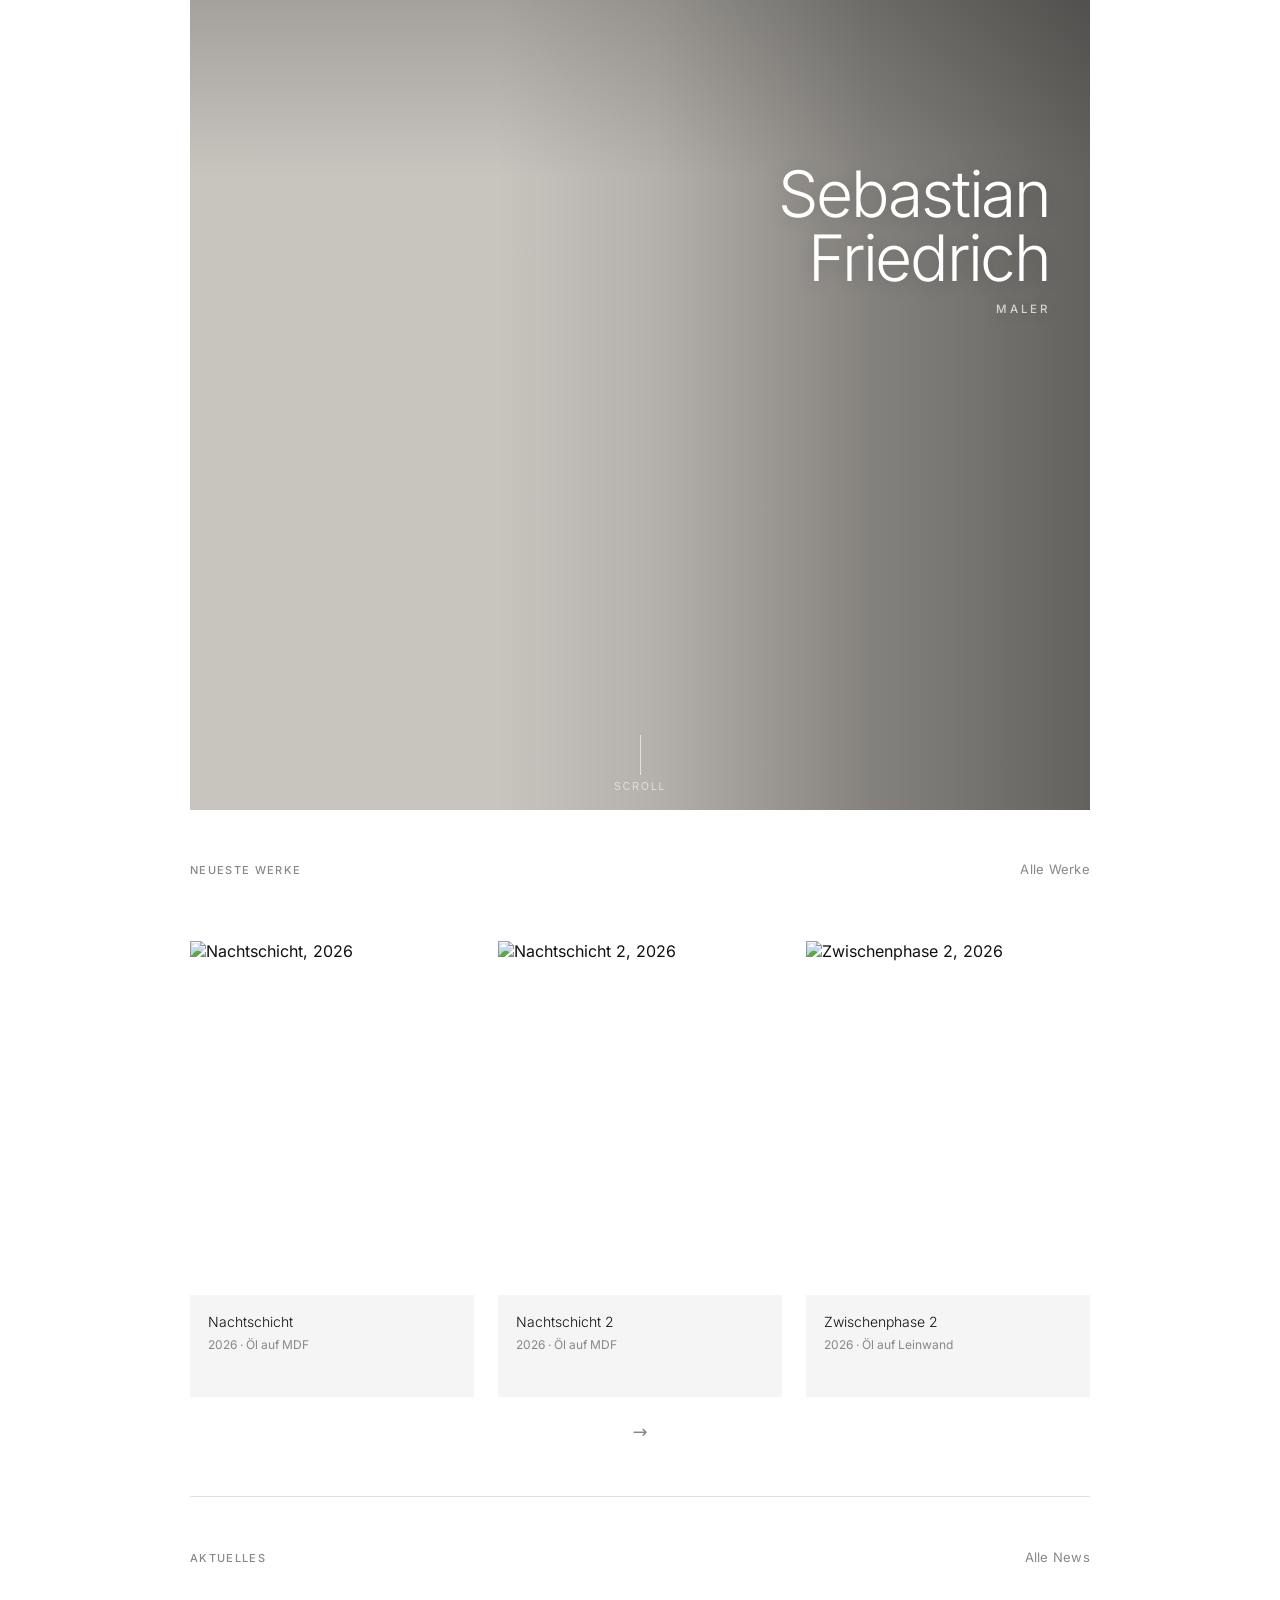
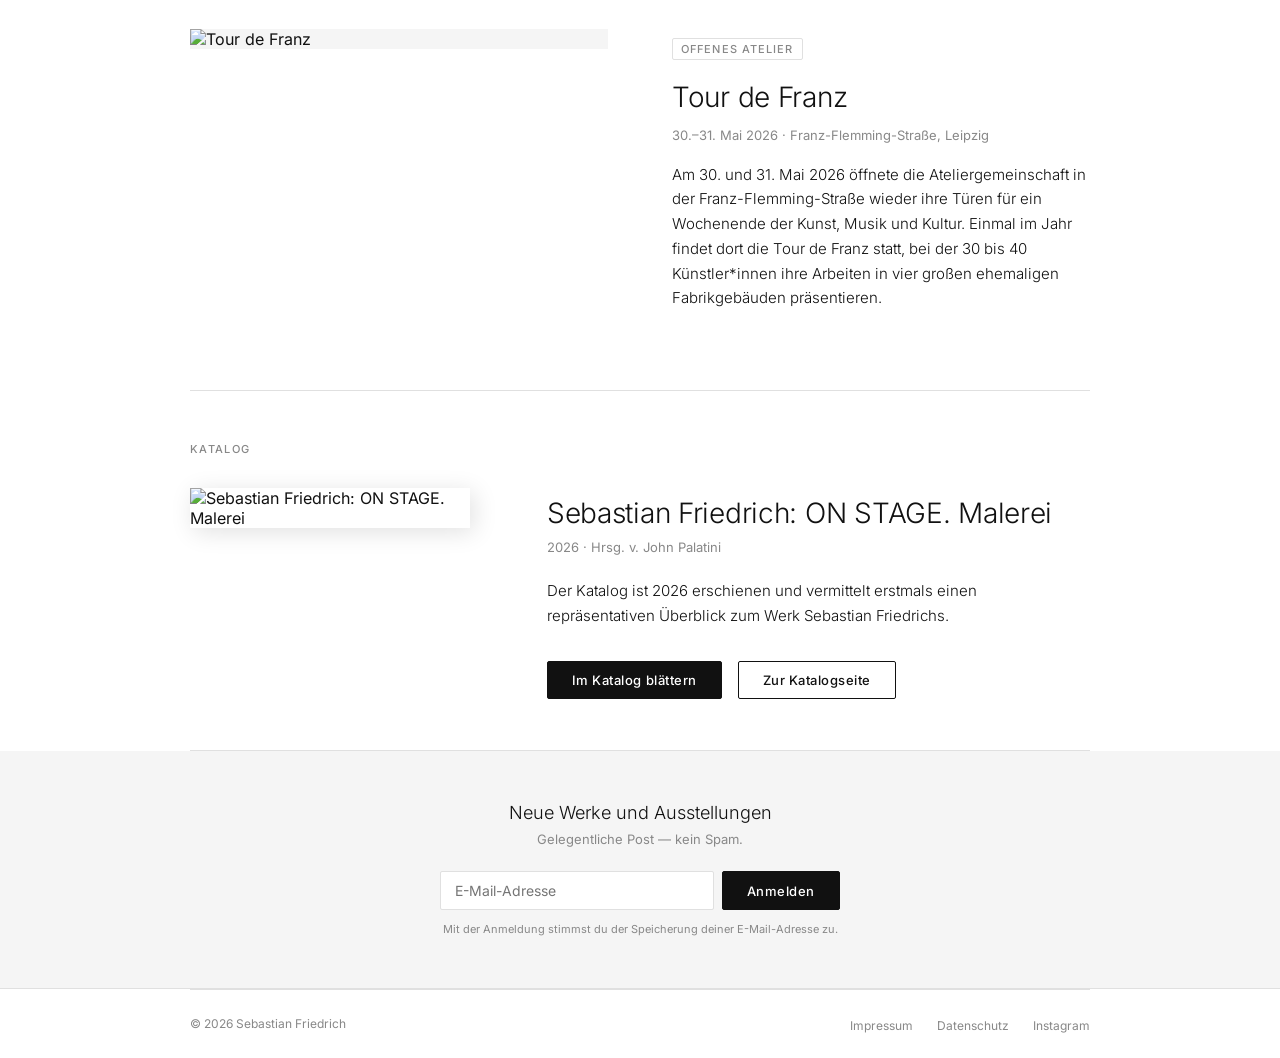
==== commit fe04d87a: "neu" ====
--- a/index.html
+++ b/index.html
@@ -216,9 +216,36 @@
     }
     .werke-slider::-webkit-scrollbar { display: none; }
 
-    .werke-slider .werk-card { flex: 0 0 auto; width: calc((100% - 48px) / 3); scroll-snap-align: start; }
-    .werke-slider .werk-card-img-wrap { height: 340px; }
+    .werke-slider .werk-card {
+      flex: 0 0 auto;
+      width: calc((100% - 48px) / 3);
+      scroll-snap-align: start;
+      display: flex;
+      flex-direction: column;
+    }
+    .werke-slider .werk-card-img-wrap {
+      height: 340px;
+      margin-bottom: 0;
+    }
     .werke-slider .werk-card-img { max-width: 100%; max-height: 340px; }
+
+    @media (min-width: 761px) {
+      #neueste .werke-slider .werk-card-body {
+        margin-top: 14px;
+        padding: 18px 18px 20px;
+        background: var(--gray-light);
+        min-height: 102px;
+        display: flex;
+        flex-direction: column;
+        justify-content: flex-start;
+      }
+      #neueste .werk-card-titel {
+        margin-bottom: 6px;
+      }
+      #neueste .werk-card-meta {
+        line-height: 1.45;
+      }
+    }
 
     .slider-nav {
       display: flex;
@@ -401,6 +428,12 @@
       }
       #neueste .werke-slider .werk-card {
         text-align: center;
+      }
+      #neueste .werke-slider .werk-card-body {
+        margin-top: 0;
+        padding: 0;
+        background: transparent;
+        min-height: 0;
       }
       #neueste .werke-slider .werk-card-img-wrap {
         height: auto;
@@ -573,7 +606,7 @@
   const thisYear = new Date().getFullYear();
   return data.werke
     .filter(w => w.jahr >= thisYear - 1)
-    .sort((a, b) => b.jahr - a.jahr || (b.neu ? 1 : 0) - (a.neu ? 1 : 0));
+    .sort((a, b) => b.jahr - a.jahr);
 }
 
 function renderNeueste(data) {
@@ -585,8 +618,10 @@
       <div class="werk-card-img-wrap">
         <img class="werk-card-img" src="${w.bild}" alt="${w.titel}, ${w.jahr}" loading="lazy">
       </div>
-      <p class="werk-card-titel">${w.titel}</p>
-      <p class="werk-card-meta">${w.jahr} · ${LANG === 'en' ? w.medium_en || w.medium : w.medium}</p>
+      <div class="werk-card-body">
+        <p class="werk-card-titel">${w.titel}</p>
+        <p class="werk-card-meta">${w.jahr} · ${LANG === 'en' ? w.medium_en || w.medium : w.medium}</p>
+      </div>
     </div>
   `).join('');
   const prev = document.getElementById('neueste-prev');
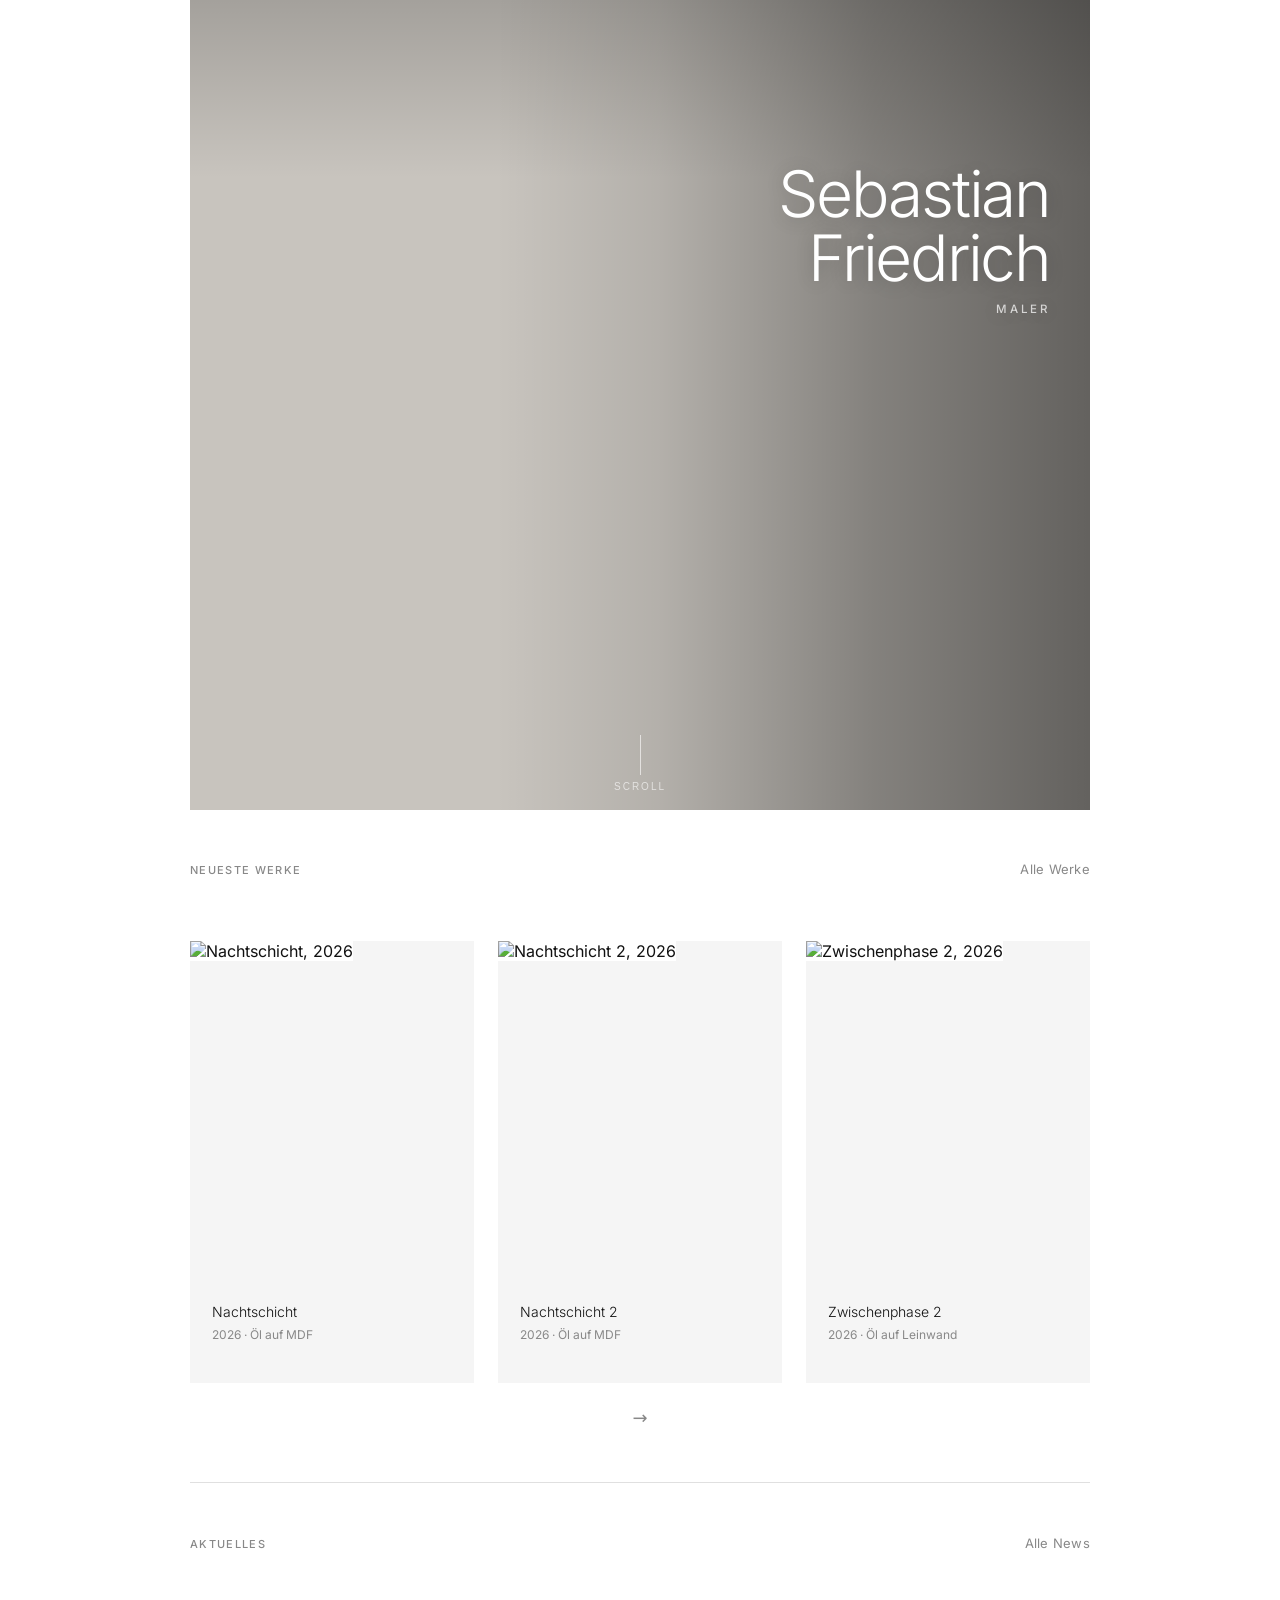
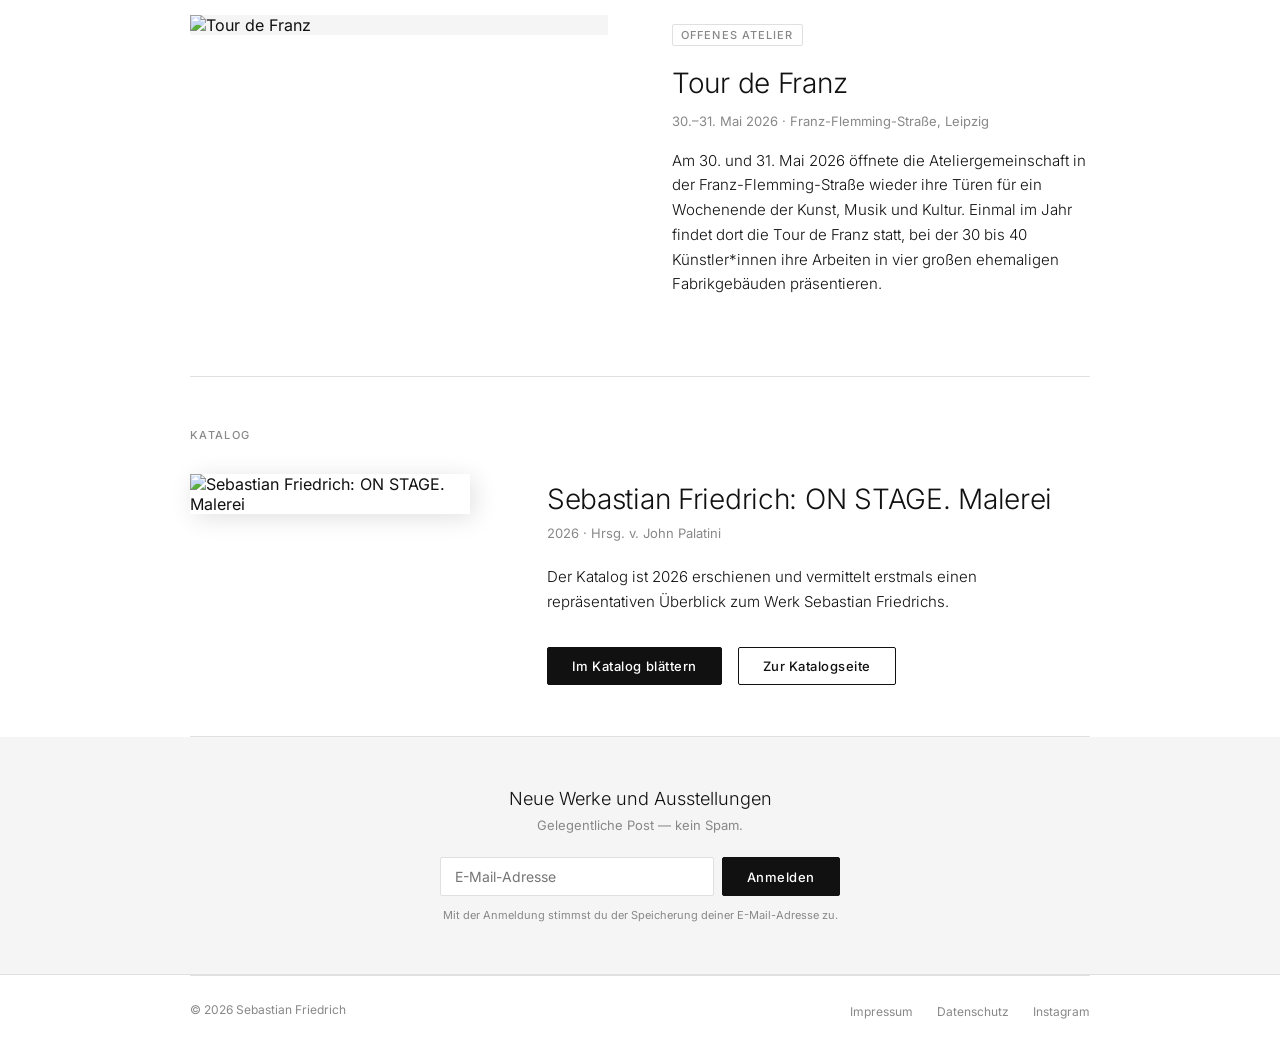
==== commit ec26242a: "new" ====
--- a/index.html
+++ b/index.html
@@ -11,7 +11,7 @@
   <meta property="og:type" content="website">
   <meta name="twitter:card" content="summary_large_image">
 
-  <link rel="stylesheet" href="sf-base.css?v=28">
+  <link rel="stylesheet" href="sf-base.css?v=32">
   <style>
     /* ── HERO ──────────────────────────────────────────────── */
     #hero {
@@ -230,14 +230,23 @@
     .werke-slider .werk-card-img { max-width: 100%; max-height: 340px; }
 
     @media (min-width: 761px) {
+      #neueste .werke-slider .werk-card-img-wrap {
+        background: var(--gray-light);
+      }
+      #neueste .werke-slider .werk-card-img {
+        background: var(--white);
+      }
       #neueste .werke-slider .werk-card-body {
-        margin-top: 14px;
-        padding: 18px 18px 20px;
+        margin-top: 0;
+        padding: 22px 22px 24px;
         background: var(--gray-light);
         min-height: 102px;
         display: flex;
         flex-direction: column;
         justify-content: flex-start;
+      }
+      #neueste .werke-slider .werk-card-marco .werk-card-img {
+        border-bottom: 1px solid var(--gray-mid);
       }
       #neueste .werk-card-titel {
         margin-bottom: 6px;
@@ -589,7 +598,7 @@
   </ul>
 </footer>
 
-<script src="sf-base.js?v=28"></script>
+<script src="sf-base.js?v=32"></script>
 <script>
 /* ── SEITEN-SPEZIFISCH: index.html ── */
 
@@ -614,7 +623,7 @@
   window.NEUESTE_IDS = pool.map(w => w.id);
   const slider = document.getElementById('neueste-grid');
   slider.innerHTML = pool.map(w => `
-    <div class="werk-card" onclick="openDetail('${w.id}', NEUESTE_IDS)">
+    <div class="werk-card ${w.id === 'marco-2026' ? 'werk-card-marco' : ''}" onclick="openDetail('${w.id}', NEUESTE_IDS)">
       <div class="werk-card-img-wrap">
         <img class="werk-card-img" src="${w.bild}" alt="${w.titel}, ${w.jahr}" loading="lazy">
       </div>
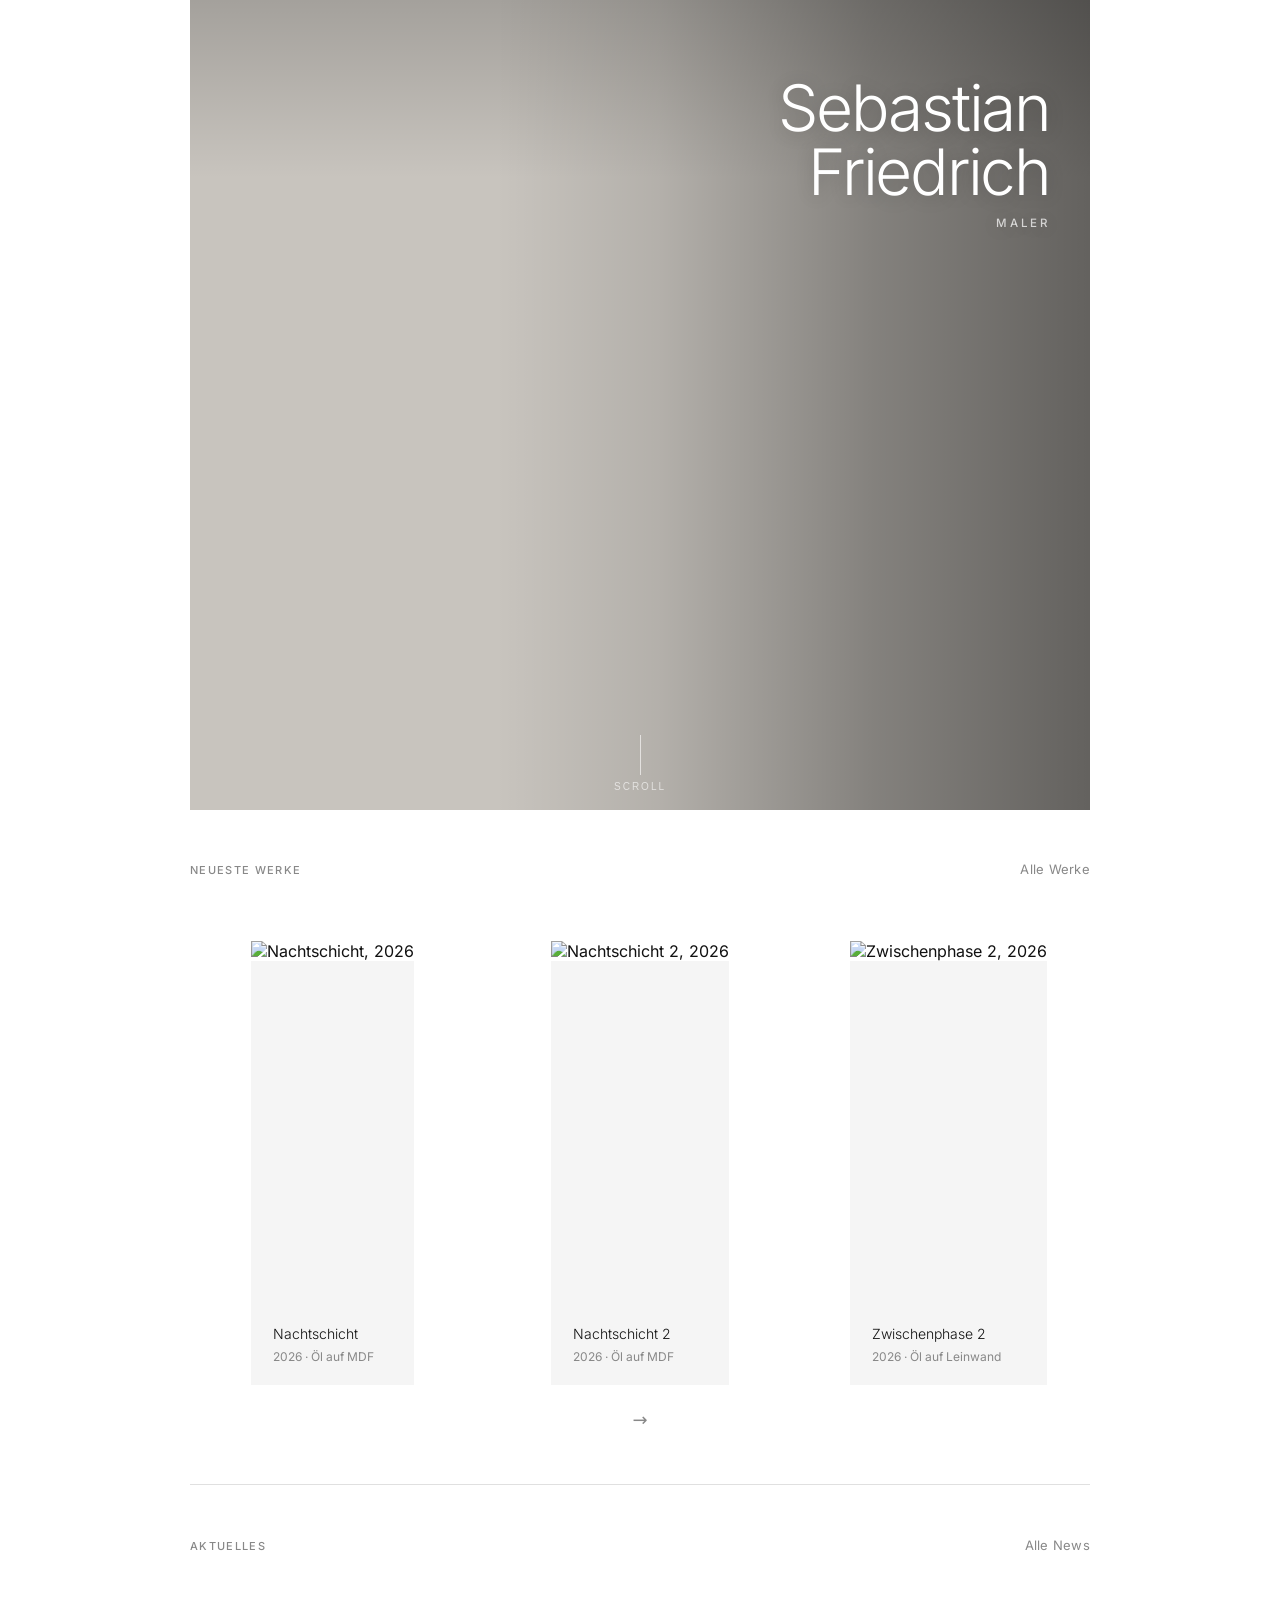
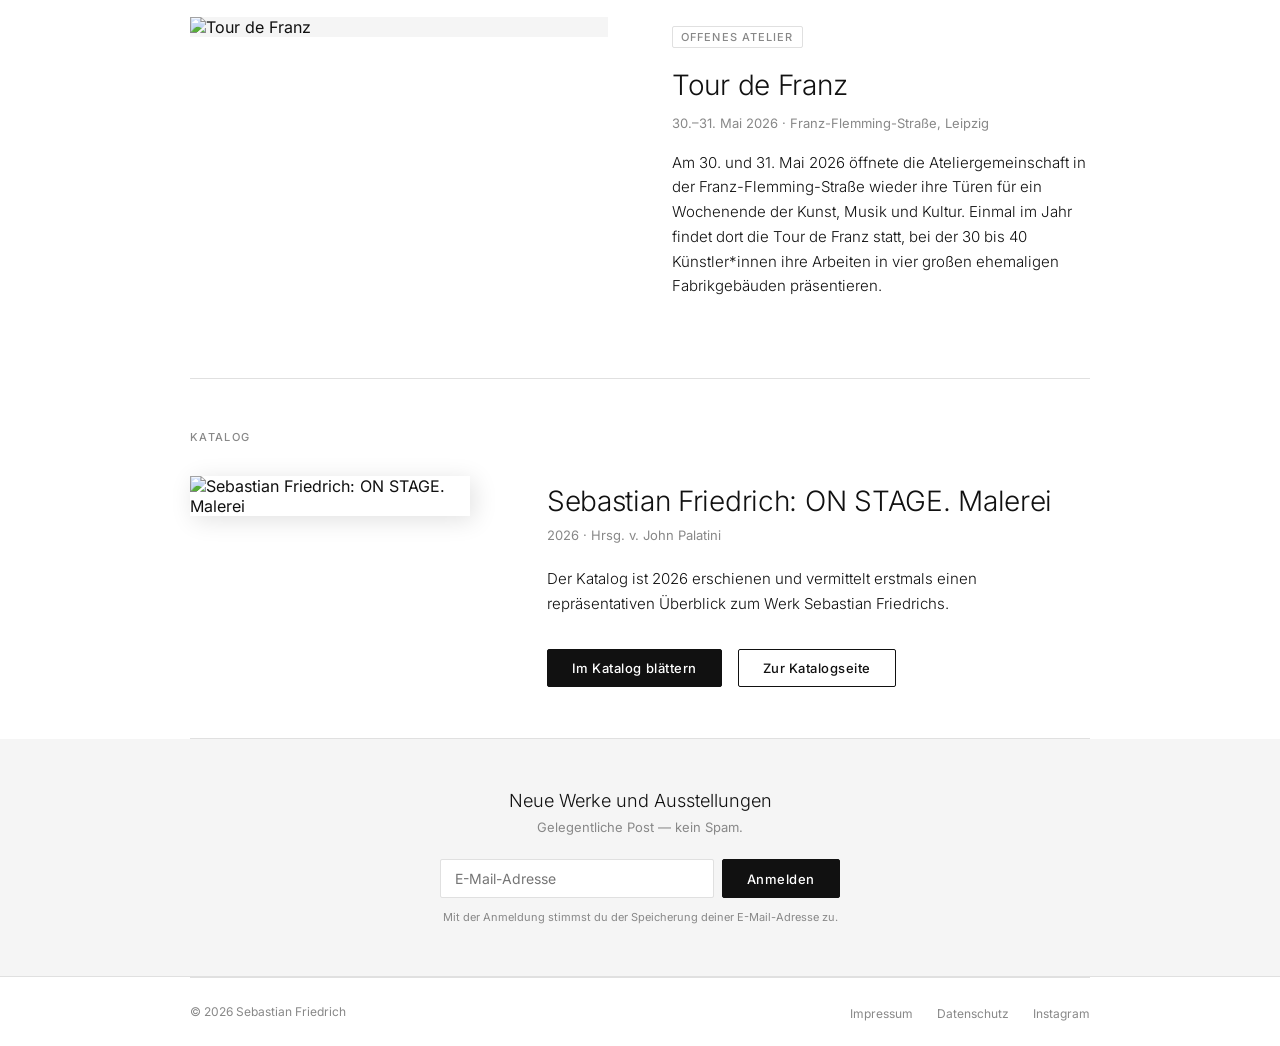
==== commit c613e819: "new" ====
--- a/index.html
+++ b/index.html
@@ -11,7 +11,13 @@
   <meta property="og:type" content="website">
   <meta name="twitter:card" content="summary_large_image">
 
-  <link rel="stylesheet" href="sf-base.css?v=32">
+  <link rel="icon" href="favicon.ico" sizes="any">
+  <link rel="icon" type="image/svg+xml" href="favicon.svg">
+  <link rel="apple-touch-icon" href="apple-touch-icon.png">
+  <link rel="manifest" href="site.webmanifest">
+  <meta name="theme-color" content="#ffffff">
+
+  <link rel="stylesheet" href="sf-base.css?v=46">
   <style>
     /* ── HERO ──────────────────────────────────────────────── */
     #hero {
@@ -61,7 +67,7 @@
     .hero-text {
       position: absolute;
       z-index: 2;
-      top: clamp(118px, 18dvh, 180px);
+      top: calc(var(--nav-h) + 28px);
       right: clamp(24px, 3.2vw, 40px);
       left: auto;
       width: min(430px, 39vw);
@@ -126,7 +132,7 @@
     @media (min-width: 761px) and (max-width: 1120px) {
       .hero-text {
         right: clamp(24px, 4vw, 40px);
-        top: clamp(104px, 18dvh, 158px);
+        top: calc(var(--nav-h) + 28px);
         width: min(380px, 40vw);
         text-align: right;
       }
@@ -138,6 +144,7 @@
     @media (orientation: portrait) and (min-width: 761px) {
       .hero-bg { background-position: 48% 34%; }
       .hero-text {
+        top: calc(var(--nav-h) + 28px);
         right: clamp(24px, 4vw, 40px);
         width: min(360px, 42vw);
         text-align: right;
@@ -206,8 +213,9 @@
     .werke-slider-wrap { overflow: hidden; }
 
     .werke-slider {
+      --desktop-card-gap: 24px;
       display: flex;
-      gap: 24px;
+      gap: var(--desktop-card-gap);
       overflow-x: auto;
       scroll-snap-type: x mandatory;
       -webkit-overflow-scrolling: touch;
@@ -221,29 +229,62 @@
       width: calc((100% - 48px) / 3);
       scroll-snap-align: start;
       display: flex;
+      align-items: stretch;
+    }
+    .werke-slider .werk-card-inner {
+      width: 100%;
+      display: flex;
       flex-direction: column;
+      align-items: stretch;
+      height: 100%;
+      min-height: 0;
     }
     .werke-slider .werk-card-img-wrap {
-      height: 340px;
+      height: auto;
+      display: block;
       margin-bottom: 0;
     }
-    .werke-slider .werk-card-img { max-width: 100%; max-height: 340px; }
+    .werke-slider .werk-card-img {
+      display: block;
+      width: 100%;
+      height: auto;
+      max-width: 100%;
+      max-height: none;
+      object-fit: contain;
+      object-position: center top;
+    }
 
     @media (min-width: 761px) {
+      #neueste .werke-slider .werk-card-portrait .werk-card-inner {
+        width: 100%;
+        margin-left: 0;
+        margin-right: 0;
+      }
+      #neueste .werke-slider .werk-card-inner {
+        height: 444px;
+        min-height: 0 !important;
+      }
       #neueste .werke-slider .werk-card-img-wrap {
-        background: var(--gray-light);
+        display: flex;
+        align-items: flex-start;
+        justify-content: center;
+        flex: 0 0 auto;
       }
       #neueste .werke-slider .werk-card-img {
-        background: var(--white);
+        width: auto;
+        max-width: 100%;
+        max-height: 358px;
       }
       #neueste .werke-slider .werk-card-body {
         margin-top: 0;
-        padding: 22px 22px 24px;
+        padding: 14px 22px 20px;
         background: var(--gray-light);
-        min-height: 102px;
+        min-height: 86px;
         display: flex;
         flex-direction: column;
-        justify-content: flex-start;
+        justify-content: flex-end;
+        flex: 1 1 auto;
+        box-sizing: border-box;
       }
       #neueste .werke-slider .werk-card-marco .werk-card-img {
         border-bottom: 1px solid var(--gray-mid);
@@ -282,13 +323,9 @@
 
     @media (max-width: 900px) {
       .werke-slider .werk-card { width: 260px; }
-      .werke-slider .werk-card-img-wrap { height: 300px; }
-      .werke-slider .werk-card-img { max-width: 260px; max-height: 300px; }
     }
     @media (max-width: 480px) {
       .werke-slider .werk-card { width: 220px; }
-      .werke-slider .werk-card-img-wrap { height: 260px; }
-      .werke-slider .werk-card-img { max-width: 220px; max-height: 260px; }
     }
 
 
@@ -438,16 +475,26 @@
       #neueste .werke-slider .werk-card {
         text-align: center;
       }
+      #neueste .werke-slider .werk-card-inner {
+        width: 100%;
+        margin-left: 0;
+        margin-right: 0;
+        height: auto;
+        min-height: 0 !important;
+      }
       #neueste .werke-slider .werk-card-body {
         margin-top: 0;
         padding: 0;
         background: transparent;
         min-height: 0;
+        flex: 0 0 auto;
       }
       #neueste .werke-slider .werk-card-img-wrap {
         height: auto;
         min-height: 0;
+        display: flex;
         align-items: center;
+        justify-content: center;
         margin-bottom: clamp(26px, 7vw, 38px);
       }
       #neueste .werke-slider .werk-card-img {
@@ -598,7 +645,7 @@
   </ul>
 </footer>
 
-<script src="sf-base.js?v=32"></script>
+<script src="sf-base.js?v=46"></script>
 <script>
 /* ── SEITEN-SPEZIFISCH: index.html ── */
 
@@ -624,15 +671,95 @@
   const slider = document.getElementById('neueste-grid');
   slider.innerHTML = pool.map(w => `
     <div class="werk-card ${w.id === 'marco-2026' ? 'werk-card-marco' : ''}" onclick="openDetail('${w.id}', NEUESTE_IDS)">
-      <div class="werk-card-img-wrap">
-        <img class="werk-card-img" src="${w.bild}" alt="${w.titel}, ${w.jahr}" loading="lazy">
+      <div class="werk-card-inner">
+        <div class="werk-card-img-wrap">
+          <img class="werk-card-img" src="${w.bild}" alt="${w.titel}, ${w.jahr}" loading="lazy">
+        </div>
+        <div class="werk-card-body">
+          <p class="werk-card-titel">${w.titel}</p>
+          <p class="werk-card-meta">${w.jahr} · ${LANG === 'en' ? w.medium_en || w.medium : w.medium}</p>
+        </div>
       </div>
-      <div class="werk-card-body">
-        <p class="werk-card-titel">${w.titel}</p>
-        <p class="werk-card-meta">${w.jahr} · ${LANG === 'en' ? w.medium_en || w.medium : w.medium}</p>
-      </div>
     </div>
   `).join('');
+  slider.querySelectorAll('.werk-card-img').forEach(img => {
+    const classify = () => {
+      if (!img.naturalWidth || !img.naturalHeight) return;
+      const card = img.closest('.werk-card');
+      if (!card) return;
+      card.classList.toggle('werk-card-portrait', img.naturalHeight > img.naturalWidth * 1.08);
+      requestAnimationFrame(layoutNeuesteCards);
+    };
+    if (img.complete) classify();
+    img.addEventListener('load', classify, { once: true });
+  });
+
+  function equalizeNeuesteCards() {
+    slider.querySelectorAll('.werk-card-inner').forEach(inner => {
+      inner.style.minHeight = '0px';
+    });
+  }
+
+  function syncNeuesteCardWidths() {
+    const cards = Array.from(slider.querySelectorAll('.werk-card'));
+    cards.forEach(card => {
+      const inner = card.querySelector('.werk-card-inner');
+      const img = card.querySelector('.werk-card-img');
+      if (!inner || !img) return;
+
+      inner.style.width = '';
+      inner.style.marginLeft = '';
+      inner.style.marginRight = '';
+      if (window.innerWidth <= 760) return;
+
+      const cardWidth = card.getBoundingClientRect().width;
+      const imgWidth = img.getBoundingClientRect().width;
+      if (imgWidth > 0 && cardWidth > 0 && imgWidth < cardWidth - 1) {
+        inner.style.width = `${Math.ceil(imgWidth)}px`;
+        inner.style.marginLeft = 'auto';
+        inner.style.marginRight = 'auto';
+      }
+    });
+  }
+
+
+  function layoutNeuesteCards() {
+    const cards = Array.from(slider.querySelectorAll('.werk-card'));
+    cards.forEach(card => {
+      card.style.width = '';
+      const inner = card.querySelector('.werk-card-inner');
+      if (inner) {
+        inner.style.width = '';
+        inner.style.marginLeft = '';
+        inner.style.marginRight = '';
+      }
+    });
+    if (window.innerWidth <= 760 || !cards.length) {
+      equalizeNeuesteCards();
+      return;
+    }
+
+    const gap = parseFloat(getComputedStyle(slider).columnGap || getComputedStyle(slider).gap || 24) || 24;
+    const visibleColumns = 3;
+    const available = slider.clientWidth - gap * (visibleColumns - 1);
+
+    for (let i = 0; i < cards.length; i += visibleColumns) {
+      const group = cards.slice(i, i + visibleColumns);
+      const weights = group.map(card => card.classList.contains('werk-card-portrait') ? 0.80 : 1);
+      while (weights.length < visibleColumns) weights.push(1);
+      const totalWeight = weights.reduce((sum, value) => sum + value, 0);
+
+      group.forEach((card, index) => {
+        const width = Math.round((available * weights[index]) / totalWeight);
+        card.style.width = `${width}px`;
+      });
+    }
+
+    equalizeNeuesteCards();
+    requestAnimationFrame(syncNeuesteCardWidths);
+  }
+
+
   const prev = document.getElementById('neueste-prev');
   const next = document.getElementById('neueste-next');
 
@@ -661,8 +788,14 @@
   next.onclick = () => move(1);
   slider.addEventListener('scroll', updateBtns, { passive: true });
   initOneStepMobileSlider(slider);
-  window.addEventListener('resize', updateBtns, { passive: true });
-  updateBtns();
+  window.addEventListener('resize', () => {
+    layoutNeuesteCards();
+    updateBtns();
+  }, { passive: true });
+  requestAnimationFrame(() => {
+    layoutNeuesteCards();
+    updateBtns();
+  });
 }
 
 function initOneStepMobileSlider(slider) {
--- a/sf-base.css
+++ b/sf-base.css
@@ -503,7 +503,7 @@
 }
 
 /* Mobil: gestapelt, zentriert */
-@media (max-width: 680px) {
+@media (max-width: 1120px) {
   .werk-zeile {
     display: block;
     text-align: center;
@@ -672,26 +672,27 @@
   padding-top: 1px;
 }
 
-/* Mobile Lightbox */
-@media (max-width: 768px) {
+/* Mobile / Tablet Lightbox */
+@media (max-width: 1120px) {
   .lightbox { padding: 0; align-items: flex-start; background: var(--white); }
   .lightbox-card {
     position: relative;
     flex-direction: column;
     width: 100vw;
     height: 100dvh;
-    overflow: hidden;
+    overflow-y: auto;
+    overflow-x: hidden;
   }
   .lightbox-info {
     position: static;
-    flex: 0 0 clamp(232px, 31dvh, 286px);
-    min-height: clamp(232px, 31dvh, 286px);
-    max-height: clamp(232px, 31dvh, 286px);
+    flex: 0 0 auto;
+    min-height: 0;
+    max-height: none;
     width: 100%;
     border-left: none;
     border-top: 1px solid var(--gray-mid);
-    padding: 18px 20px 22px;
-    overflow-y: auto;
+    padding: 18px 20px 28px;
+    overflow: visible;
     display: flex;
     flex-direction: column;
     justify-content: flex-start;
@@ -713,7 +714,8 @@
     z-index: 11;
   }
   .lightbox-img-wrap {
-    flex: 1 1 auto;
+    flex: 0 0 auto;
+    height: clamp(320px, 58dvh, 640px);
     padding: 72px 16px 18px;
     min-height: 0;
     background: var(--white);
@@ -731,13 +733,14 @@
   .lightbox-titel { font-size: 1.125rem; margin-bottom: 10px; margin-top: 0; }
   .lightbox-meta-list {
     margin-bottom: 12px;
-    flex: 1 1 auto;
+    flex: 0 0 auto;
     min-height: 0;
-    overflow-y: auto;
+    overflow: visible;
   }
   .lightbox-meta-list li { padding: 3px 0; }
   .lightbox-arrow { display: none; }
 }
+
 
 
 /* ── 12. KONTAKT-FORMULAR & MODAL ───────────────────────── */
@@ -1179,3 +1182,40 @@
     padding-bottom: clamp(82px, 18vw, 112px) !important;
   }
 }
+
+
+/* V42 MOBILE BROWSER TOP PROTECTION
+   In iOS/WhatsApp in-app browsers the floating address control can sit above
+   the top viewport. This white cap prevents hero/news imagery or reader text
+   from showing behind that browser chrome. It stays below the site nav. */
+@media (max-width: 760px) {
+  body::before {
+    content: '';
+    position: fixed;
+    top: 0;
+    left: 0;
+    right: 0;
+    height: max(18px, env(safe-area-inset-top));
+    background: var(--white);
+    z-index: 98;
+    pointer-events: none;
+  }
+}
+
+/* V42 Reader in mobile overlay: keep the reader header out from under
+   compact iOS/in-app browser chrome. */
+@media (max-width: 700px) {
+  body.reader-page.reader-embedded .reader-shell {
+    padding-top: max(72px, env(safe-area-inset-top)) !important;
+  }
+  body.reader-page.reader-embedded .book-info {
+    padding-top: 10px !important;
+    padding-right: 72px !important;
+  }
+}
+
+@media (max-width: 700px) {
+  .reader-modal-close {
+    top: max(88px, env(safe-area-inset-top)) !important;
+  }
+}
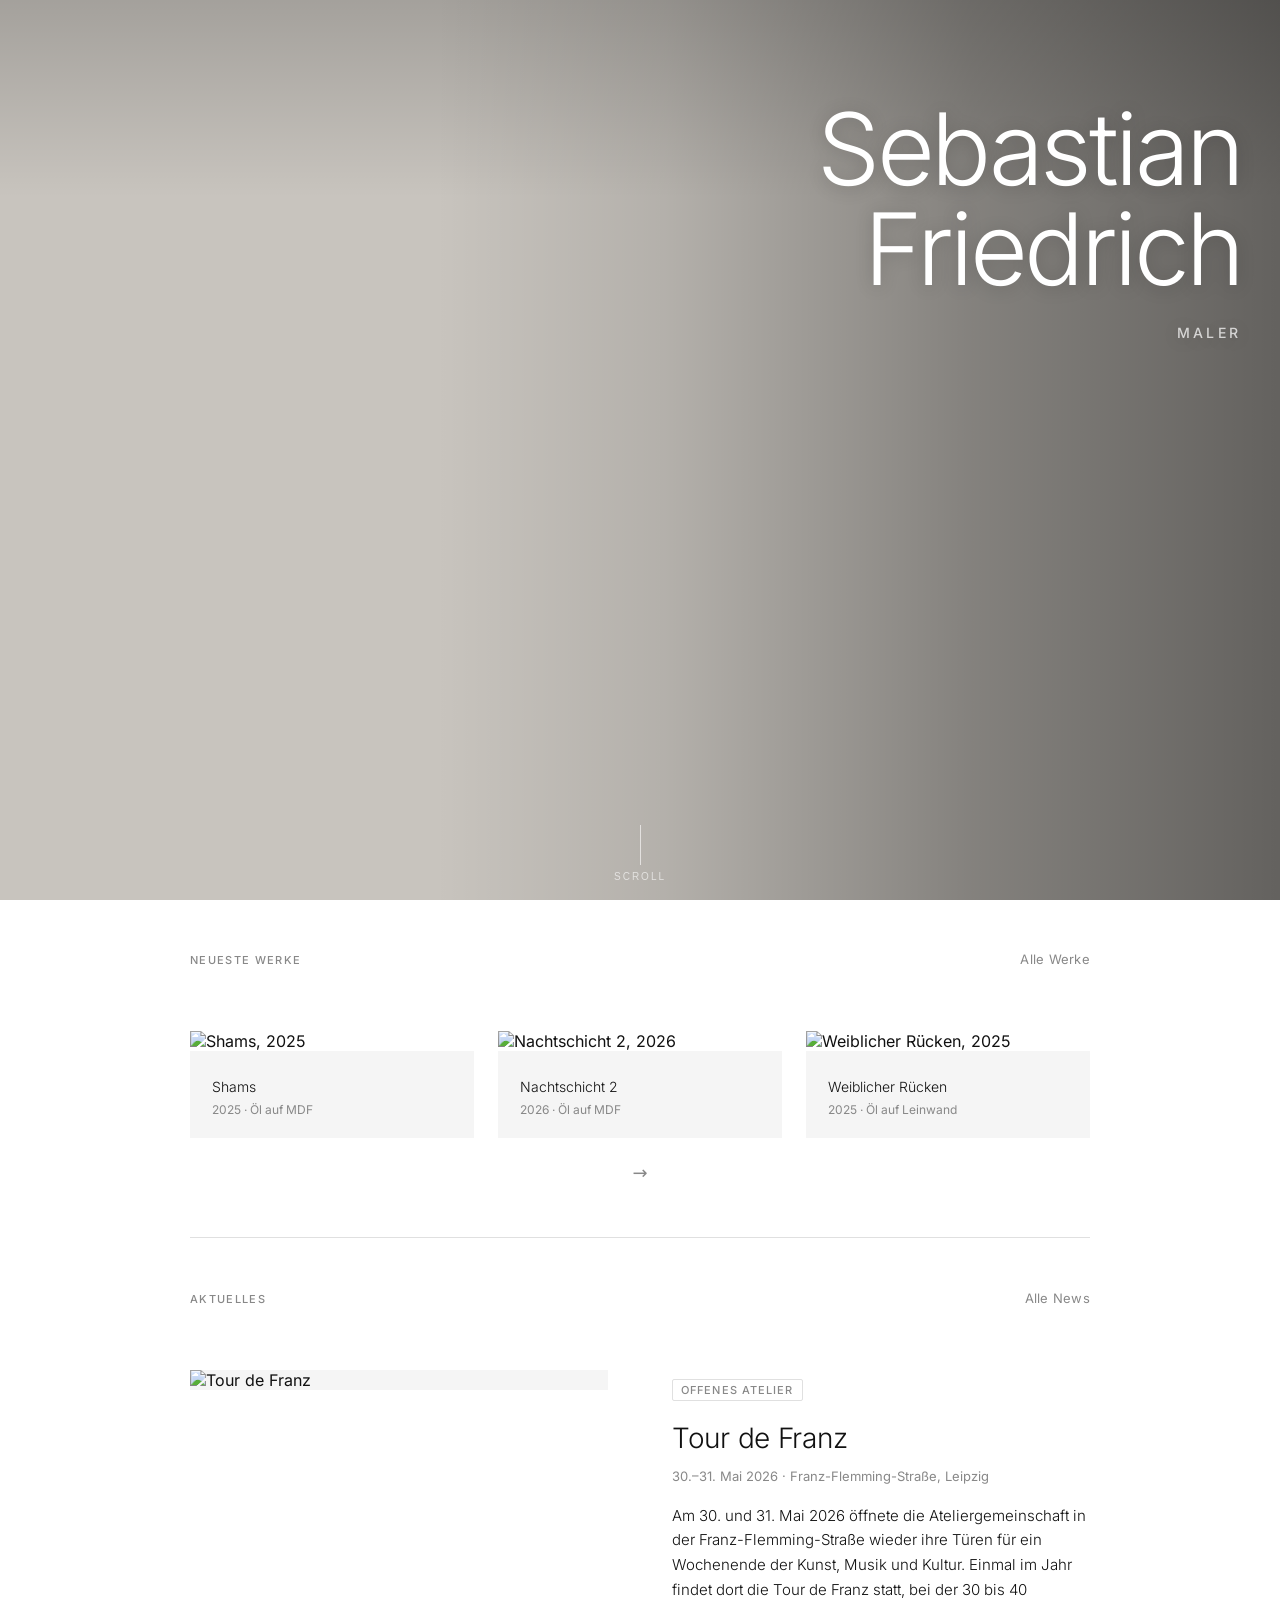
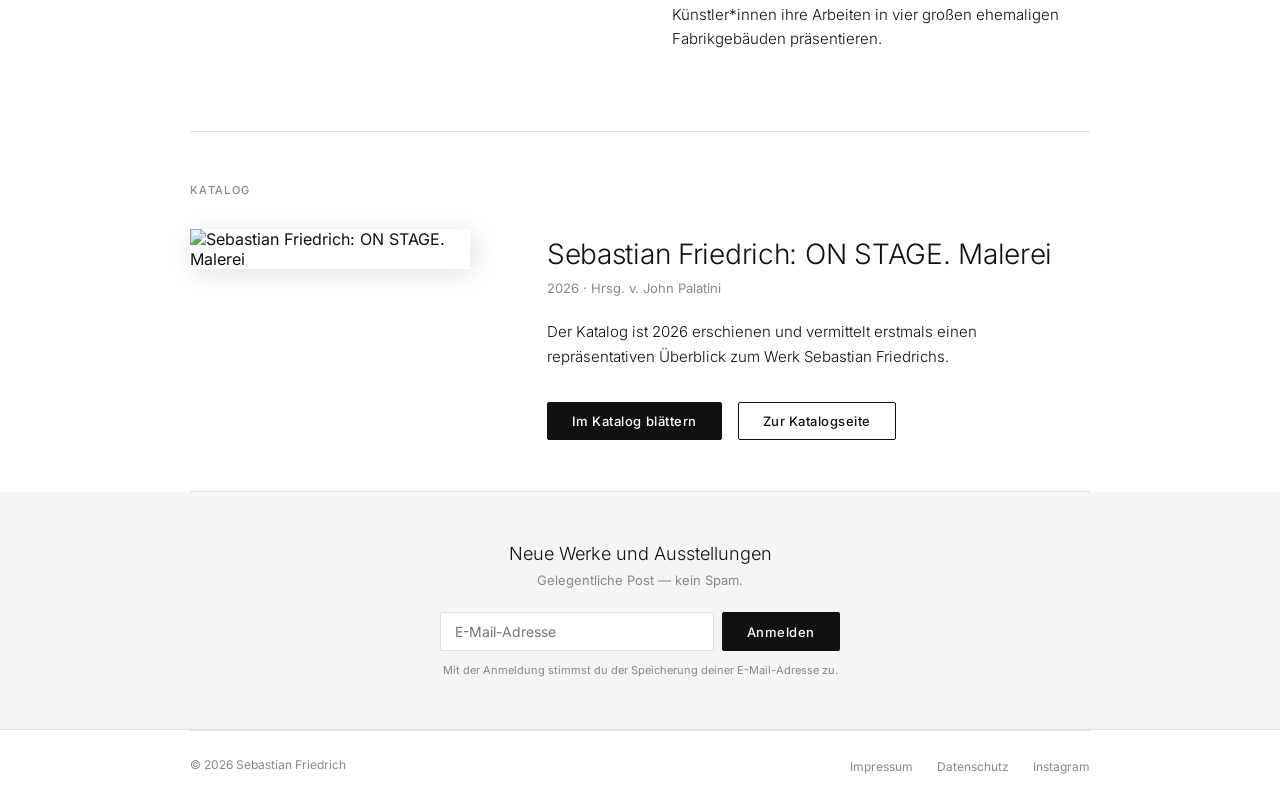
==== commit 316440d3: "neu" ====
--- a/index.html
+++ b/index.html
@@ -17,16 +17,16 @@
   <link rel="manifest" href="site.webmanifest">
   <meta name="theme-color" content="#ffffff">
 
-  <link rel="stylesheet" href="sf-base.css?v=46">
+  <link rel="stylesheet" href="sf-base.css?v=49">
   <style>
     /* ── HERO ──────────────────────────────────────────────── */
     #hero {
       position: relative;
       min-height: unset;
-      height: 90dvh;
-      width: var(--site-width);
-      max-width: var(--max-w);
-      margin: 0 auto;
+      height: 100dvh;
+      width: 100%;
+      max-width: none;
+      margin: 0;
       overflow: hidden;
       background: #c8c4be;
     }
@@ -64,30 +64,30 @@
       pointer-events: none;
     }
 
-    .hero-text {
+    #hero .hero-text {
       position: absolute;
       z-index: 2;
-      top: calc(var(--nav-h) + 28px);
-      right: clamp(24px, 3.2vw, 40px);
+      top: calc(var(--nav-h) + 4vw);
+      right: 3vw;
       left: auto;
-      width: min(430px, 39vw);
+      width: 37vw;
       text-align: right;
       color: var(--white);
       text-shadow: 0 2px 18px rgba(0,0,0,0.18);
     }
 
-    .hero-name {
-      font-size: clamp(3.0rem, 5.0vw, 5.35rem);
-      font-weight: 300;
+    #hero .hero-name {
+      font-size: 7.8vw !important;
+      font-weight: 300 !important;
       line-height: 1.0;
       letter-spacing: -0.035em;
       color: currentColor;
-      margin-bottom: 12px;
+      margin-bottom: 0.25em;
     }
     .hero-name span { display: block; }
 
-    .hero-bezeichnung {
-      font-size: clamp(0.6875rem, 0.9vw, 0.875rem);
+    #hero .hero-bezeichnung {
+      font-size: 1.1vw !important;
       font-weight: 500;
       letter-spacing: 0.24em;
       text-transform: uppercase;
@@ -131,22 +131,22 @@
 
     @media (min-width: 761px) and (max-width: 1120px) {
       .hero-text {
-        right: clamp(24px, 4vw, 40px);
-        top: calc(var(--nav-h) + 28px);
-        width: min(380px, 40vw);
+        right: 3vw;
+        top: calc(var(--nav-h) + 4vw);
+        width: 37vw;
         text-align: right;
       }
       .hero-name {
-        font-size: clamp(3.2rem, 7vw, 5.35rem);
+        font-size: 4.5vw;
       }
     }
 
     @media (orientation: portrait) and (min-width: 761px) {
       .hero-bg { background-position: 48% 34%; }
       .hero-text {
-        top: calc(var(--nav-h) + 28px);
-        right: clamp(24px, 4vw, 40px);
-        width: min(360px, 42vw);
+        top: calc(var(--nav-h) + 4vw);
+        right: 3vw;
+        width: 37vw;
         text-align: right;
       }
     }
@@ -261,19 +261,17 @@
         margin-right: 0;
       }
       #neueste .werke-slider .werk-card-inner {
-        height: 444px;
         min-height: 0 !important;
+        display: flex;
+        flex-direction: column;
       }
       #neueste .werke-slider .werk-card-img-wrap {
-        display: flex;
-        align-items: flex-start;
-        justify-content: center;
         flex: 0 0 auto;
       }
       #neueste .werke-slider .werk-card-img {
-        width: auto;
-        max-width: 100%;
-        max-height: 358px;
+        width: 100%;
+        height: auto;
+        display: block;
       }
       #neueste .werke-slider .werk-card-body {
         margin-top: 0;
@@ -660,17 +658,90 @@
 
 function getNeusteWerke(data) {
   const thisYear = new Date().getFullYear();
-  return data.werke
-    .filter(w => w.jahr >= thisYear - 1)
-    .sort((a, b) => b.jahr - a.jahr);
+
+  // Pool: laufendes + vergangenes Jahr
+  let pool = data.werke.filter(w => w.jahr >= thisYear - 1);
+
+  // Hochformat: erster Maß-Wert > zweiter
+  function isPortrait(w) {
+    if (!w.masse) return false;
+    const m = w.masse.match(/(\d+)\s*[×x]\s*(\d+)/);
+    return m ? parseInt(m[1]) > parseInt(m[2]) : false;
+  }
+
+  // Fisher-Yates shuffle
+  function shuffle(arr) {
+    for (let i = arr.length - 1; i > 0; i--) {
+      const j = Math.floor(Math.random() * (i + 1));
+      [arr[i], arr[j]] = [arr[j], arr[i]];
+    }
+    return arr;
+  }
+
+  // Hoch- und Querformate getrennt mischen
+  let portraits  = shuffle(pool.filter(w =>  isPortrait(w)));
+  let landscapes = shuffle(pool.filter(w => !isPortrait(w)));
+
+  // Zusammenführen: In jeder 3er-Gruppe nie alle gleich.
+  // Strategie: abwechselnd aus beiden Stapeln ziehen.
+  // Muster: H Q H Q Q H Q H … (je nach Verfügbarkeit)
+  // Konkret: Immer wenn 2 gleiche in Folge, nächste aus dem anderen Stapel.
+  const result = [];
+  let pi = 0, li = 0;
+
+  // Erstes Element: Hochformat (Pflicht)
+  if (portraits.length > 0) {
+    result.push(portraits[pi++]);
+  } else {
+    result.push(landscapes[li++]);
+  }
+
+  while (pi < portraits.length || li < landscapes.length) {
+    // Zähle wie viele gleiche am Ende der result-Liste stehen
+    const last = result[result.length - 1];
+    const secondLast = result.length > 1 ? result[result.length - 2] : null;
+    const lastIsPortrait = isPortrait(last);
+    const twoSameInRow = secondLast && isPortrait(secondLast) === lastIsPortrait;
+
+    if (twoSameInRow) {
+      // Muss wechseln
+      if (lastIsPortrait && li < landscapes.length) {
+        result.push(landscapes[li++]);
+      } else if (!lastIsPortrait && pi < portraits.length) {
+        result.push(portraits[pi++]);
+      } else if (pi < portraits.length) {
+        result.push(portraits[pi++]);
+      } else {
+        result.push(landscapes[li++]);
+      }
+    } else {
+      // Bevorzuge abwechselnd, aber nimm was verfügbar ist
+      if (lastIsPortrait && li < landscapes.length) {
+        result.push(landscapes[li++]);
+      } else if (!lastIsPortrait && pi < portraits.length) {
+        result.push(portraits[pi++]);
+      } else if (pi < portraits.length) {
+        result.push(portraits[pi++]);
+      } else {
+        result.push(landscapes[li++]);
+      }
+    }
+  }
+
+  return result;
 }
 
 function renderNeueste(data) {
   const pool = getNeusteWerke(data);
   window.NEUESTE_IDS = pool.map(w => w.id);
   const slider = document.getElementById('neueste-grid');
-  slider.innerHTML = pool.map(w => `
-    <div class="werk-card ${w.id === 'marco-2026' ? 'werk-card-marco' : ''}" onclick="openDetail('${w.id}', NEUESTE_IDS)">
+  slider.innerHTML = pool.map(w => {
+    const _mm = w.masse ? w.masse.match(/([\d,]+)\s*[\u00d7x]\s*([\d,]+)/) : null;
+    const _ratio = _mm
+      ? (parseFloat(_mm[1].replace(',','.')) / parseFloat(_mm[2].replace(',','.'))).toFixed(4)
+      : '1.0000';
+    return `
+    <div class="werk-card ${w.id === 'marco-2026' ? 'werk-card-marco' : ''}" data-ratio="${_ratio}" onclick="openDetail('${w.id}', NEUESTE_IDS)">
       <div class="werk-card-inner">
         <div class="werk-card-img-wrap">
           <img class="werk-card-img" src="${w.bild}" alt="${w.titel}, ${w.jahr}" loading="lazy">
@@ -680,15 +751,15 @@
           <p class="werk-card-meta">${w.jahr} · ${LANG === 'en' ? w.medium_en || w.medium : w.medium}</p>
         </div>
       </div>
-    </div>
-  `).join('');
+    </div>`;
+  }).join('');
   slider.querySelectorAll('.werk-card-img').forEach(img => {
     const classify = () => {
       if (!img.naturalWidth || !img.naturalHeight) return;
       const card = img.closest('.werk-card');
       if (!card) return;
       card.classList.toggle('werk-card-portrait', img.naturalHeight > img.naturalWidth * 1.08);
-      requestAnimationFrame(layoutNeuesteCards);
+      requestAnimationFrame(() => { layoutNeuesteCards(); syncCardHeights(); });
     };
     if (img.complete) classify();
     img.addEventListener('load', classify, { once: true });
@@ -697,6 +768,23 @@
   function equalizeNeuesteCards() {
     slider.querySelectorAll('.werk-card-inner').forEach(inner => {
       inner.style.minHeight = '0px';
+    });
+  }
+
+  function syncCardHeights() {
+    const cards = Array.from(slider.querySelectorAll('.werk-card'));
+    const captionH = 86;
+
+    // Höchstes gerendertes Bild über alle Karten → fixe Gesamthöhe für alle
+    const maxImgH = Math.max(...cards.map(card => {
+      const img = card.querySelector('.werk-card-img');
+      return img ? img.offsetHeight : 0;
+    }), 0);
+    if (maxImgH === 0) return;
+
+    const totalCardH = maxImgH + captionH;
+    cards.forEach(card => {
+      card.querySelector('.werk-card-inner').style.height = `${totalCardH}px`;
     });
   }
 
@@ -745,18 +833,15 @@
 
     for (let i = 0; i < cards.length; i += visibleColumns) {
       const group = cards.slice(i, i + visibleColumns);
-      const weights = group.map(card => card.classList.contains('werk-card-portrait') ? 0.80 : 1);
-      while (weights.length < visibleColumns) weights.push(1);
-      const totalWeight = weights.reduce((sum, value) => sum + value, 0);
-
-      group.forEach((card, index) => {
-        const width = Math.round((available * weights[index]) / totalWeight);
-        card.style.width = `${width}px`;
-      });
+      // Alle Karten gleich breit
+      const cardW = Math.round(available / visibleColumns);
+      group.forEach(card => { card.style.width = `${cardW}px`; });
+
+      // Gesamthöhe nach Bildladen setzen (siehe classify unten)
+      // Hier nur Breiten – Höhen werden in syncCardHeights() gesetzt
     }
 
     equalizeNeuesteCards();
-    requestAnimationFrame(syncNeuesteCardWidths);
   }
 
 
--- a/sf-base.css
+++ b/sf-base.css
@@ -334,8 +334,16 @@
     background-position: 50% 42%;
   }
   #hero .hero-text {
-    right: clamp(24px, 3.2vw, 40px);
+    right: 3vw;
+    width: 37vw;
+    top: calc(var(--nav-h) + 4vw);
     text-align: right;
+  }
+  #hero .hero-name {
+    font-size: 4.5vw;
+  }
+  #hero .hero-bezeichnung {
+    font-size: 0.75vw;
   }
   #hero .hero-scroll { bottom: 18px; }
 }
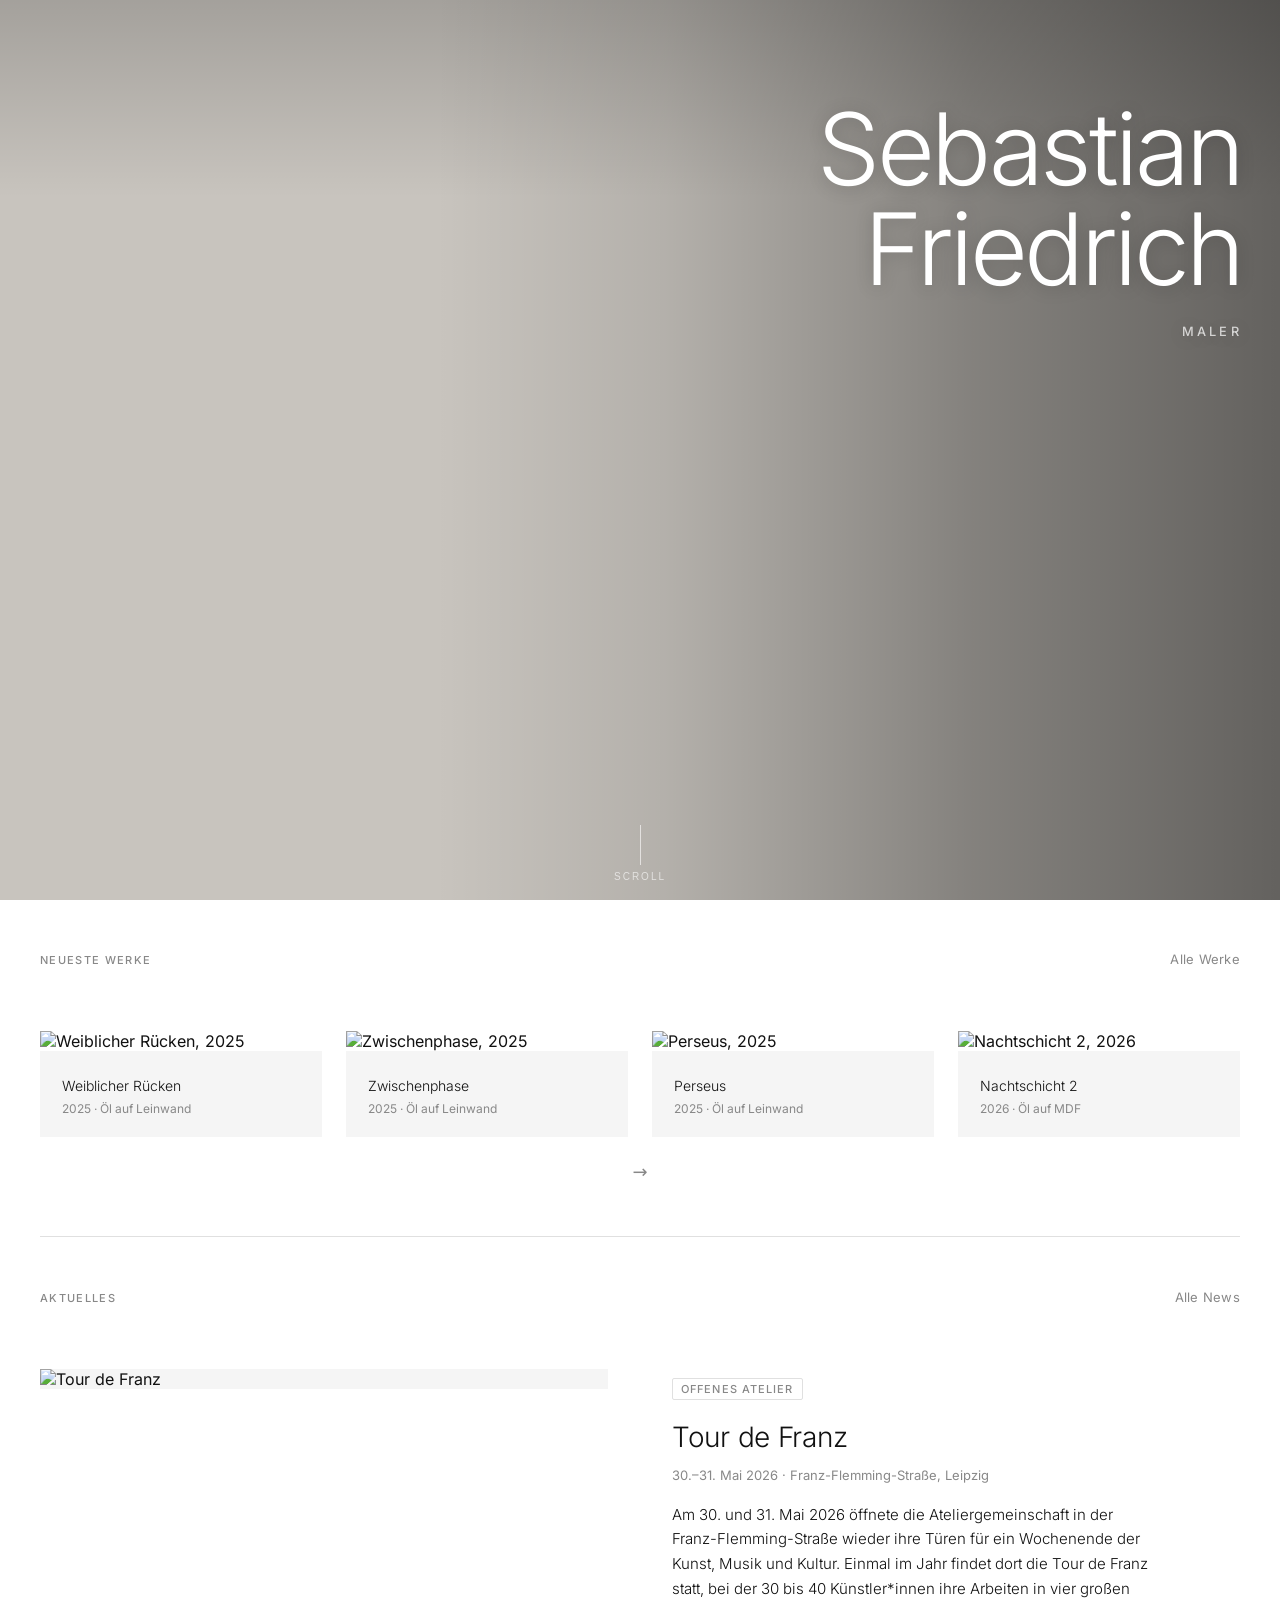
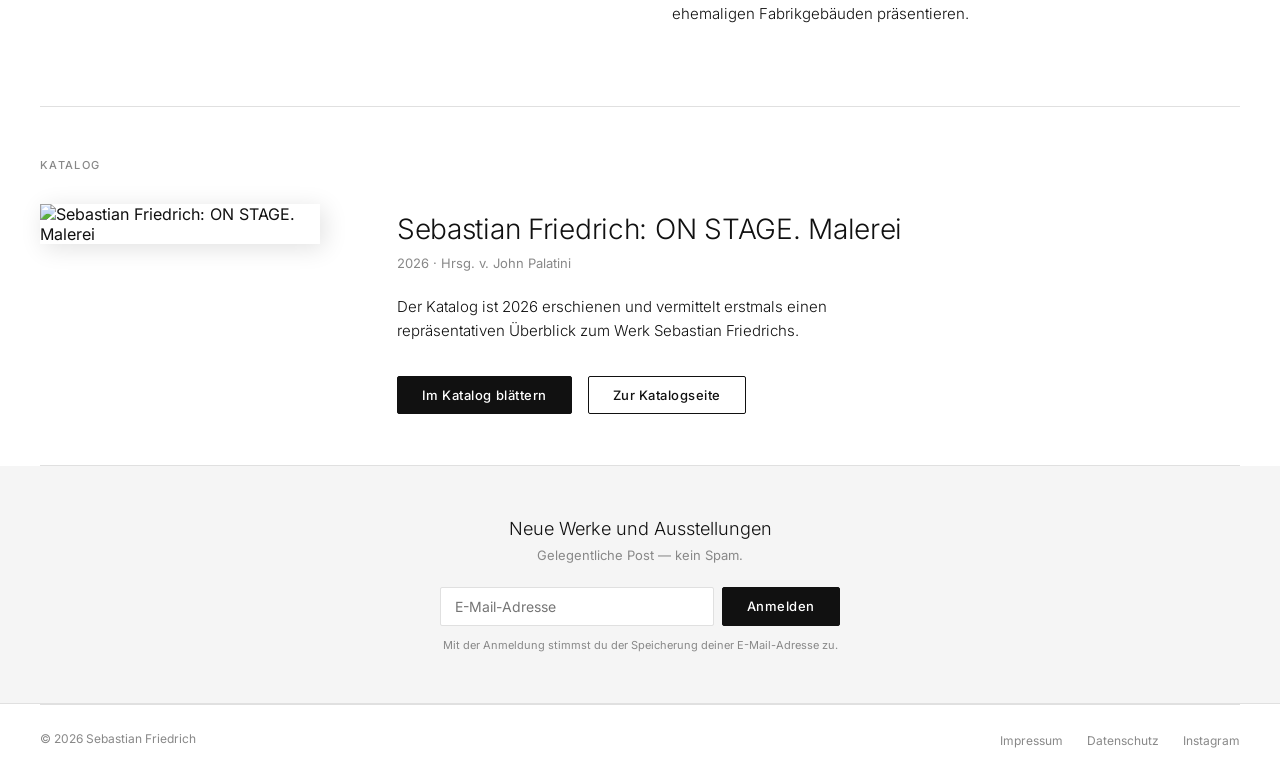
==== commit e760e136: "new" ====
--- a/index.html
+++ b/index.html
@@ -17,7 +17,7 @@
   <link rel="manifest" href="site.webmanifest">
   <meta name="theme-color" content="#ffffff">
 
-  <link rel="stylesheet" href="sf-base.css?v=49">
+  <link rel="stylesheet" href="sf-base.css?v=50">
   <style>
     /* ── HERO ──────────────────────────────────────────────── */
     #hero {
@@ -37,7 +37,7 @@
       right: 0;
       top: -10%;
       bottom: 0;
-      background-image: url('https://res.cloudinary.com/def9qgwtw/image/upload/senhora-rodriguez-3-2024_ausschnitt.jpg');
+      /* Hero-Bild wird per JS aus data.json meta.hero_bilder gesetzt */
       background-size: cover;
       background-position: 50% 34%;
       background-repeat: no-repeat;
@@ -87,7 +87,7 @@
     .hero-name span { display: block; }
 
     #hero .hero-bezeichnung {
-      font-size: 1.1vw !important;
+      font-size: 0.8rem !important;
       font-weight: 500;
       letter-spacing: 0.24em;
       text-transform: uppercase;
@@ -187,6 +187,8 @@
       .hero-bezeichnung {
         color: rgba(255,255,255,0.72);
         margin-left: 0.22em;
+        font-size: 0.9rem !important;
+        letter-spacing: 0.18em;
       }
     }
 
@@ -528,7 +530,7 @@
   <div class="nav-inner">
     <a href="index.html" class="nav-logo">Sebastian Friedrich</a>
     <ul class="nav-links">
-      <li><a href="werke.html" data-i18n="nav.werke">Werke</a></li>
+      <li><a href="galerie.html" data-i18n="nav.galerie">Galerie</a></li>
       <li><a href="news.html" data-i18n="nav.news">News</a></li>
       <li><a href="katalog.html" data-i18n="nav.katalog">Katalog</a></li>
       <li><a href="vita.html" data-i18n="nav.vita">Vita</a></li>
@@ -544,7 +546,7 @@
 <!-- MOBILE OVERLAY -->
 <div class="nav-overlay" id="nav-overlay">
   <button class="overlay-close" onclick="closeMenu()" aria-label="Menü schließen">×</button>
-  <a href="werke.html" onclick="closeMenu()" data-i18n="nav.werke">Werke</a>
+  <a href="galerie.html" onclick="closeMenu()" data-i18n="nav.galerie">Galerie</a>
   <a href="news.html" onclick="closeMenu()" data-i18n="nav.news">News</a>
   <a href="katalog.html" onclick="closeMenu()" data-i18n="nav.katalog">Katalog</a>
   <a href="vita.html" onclick="closeMenu()" data-i18n="nav.vita">Vita</a>
@@ -571,7 +573,7 @@
   <section id="neueste" class="section">
     <div class="werke-header">
       <p class="section-label" data-i18n="home.neueste">Neueste Werke</p>
-      <a href="werke.html" class="link-alle" data-i18n="home.alleWerke">Alle Werke</a>
+      <a href="galerie.html" class="link-alle" data-i18n="home.alleWerke">Alle Werke</a>
     </div>
     <div class="werke-slider-wrap">
       <div class="werke-slider" id="neueste-grid"></div>
@@ -615,24 +617,6 @@
 
 </main>
 
-<!-- LIGHTBOX -->
-<div class="lightbox" id="lightbox">
-  <button class="lightbox-arrow" id="lb-prev" aria-label="Vorheriges Werk">‹</button>
-  <div class="lightbox-card">
-    <div class="lightbox-img-wrap">
-      <img class="lightbox-img" id="lb-img" src="" alt="">
-    </div>
-    <div class="lightbox-info">
-      <button class="lightbox-close" id="lb-close" aria-label="Schließen">✕</button>
-      <p class="lightbox-counter" id="lb-counter"></p>
-      <h2 class="lightbox-titel" id="lb-titel"></h2>
-      <ul class="lightbox-meta-list" id="lb-meta"></ul>
-      <div id="lb-action"></div>
-    </div>
-  </div>
-  <button class="lightbox-arrow" id="lb-next" aria-label="Nächstes Werk">›</button>
-</div>
-
 <!-- FOOTER -->
 <footer>
   <span class="footer-copy">© <span id="footer-year"></span> Sebastian Friedrich</span>
@@ -643,7 +627,7 @@
   </ul>
 </footer>
 
-<script src="sf-base.js?v=46"></script>
+<script src="sf-base.js?v=50"></script>
 <script>
 /* ── SEITEN-SPEZIFISCH: index.html ── */
 
@@ -654,6 +638,14 @@
     [a[i], a[j]] = [a[j], a[i]];
   }
   return a;
+}
+
+function setHeroBild(data) {
+  const bilder = data.meta && data.meta.hero_bilder;
+  if (!bilder || !bilder.length) return;
+  const bild = bilder[Math.floor(Math.random() * bilder.length)];
+  const bg = document.querySelector('.hero-bg');
+  if (bg) bg.style.backgroundImage = `url('${bild}')`;
 }
 
 function getNeusteWerke(data) {
@@ -828,7 +820,7 @@
     }
 
     const gap = parseFloat(getComputedStyle(slider).columnGap || getComputedStyle(slider).gap || 24) || 24;
-    const visibleColumns = 3;
+    const visibleColumns = window.innerWidth >= 1200 ? 4 : 3;
     const available = slider.clientWidth - gap * (visibleColumns - 1);
 
     for (let i = 0; i < cards.length; i += visibleColumns) {
@@ -1010,7 +1002,7 @@
 }
 
 function onLangChange() {
-  if (DATA) { renderNeueste(DATA); renderNews(DATA); renderKatalog(DATA); }
+  if (DATA) { setHeroBild(DATA); renderNeueste(DATA); renderNews(DATA); renderKatalog(DATA); }
 }
 
 async function init() {
@@ -1023,6 +1015,7 @@
   try {
     const res = await fetch('data.json');
     DATA = await res.json();
+    setHeroBild(DATA);
     renderNeueste(DATA);
     renderNews(DATA);
     renderKatalog(DATA);
--- a/sf-base.css
+++ b/sf-base.css
@@ -37,16 +37,16 @@
 
   /* Zentrales Seitenraster: max. 900 px, zentriert.
      Reader-Overlay ist bewusste Ausnahme und darf volle Breite nutzen. */
-  --max-w:      900px;
-  --site-width: calc(100vw - 48px);
+  --max-w:      1400px;
+  --site-width: calc(100vw - 80px);
   --nav-h:      48px;
   --gap:        clamp(24px, 4vw, 64px);
 
   /* Unterseiten-Kopfzone */
   --subpage-top:                calc(var(--nav-h) + 56px);
   --subpage-top-mobile:         calc(var(--nav-h) + 40px);
-  --subpage-content-gap:        clamp(64px, 7vw, 88px);
-  --subpage-content-gap-mobile: clamp(54px, 12vw, 76px);
+  --subpage-content-gap:        clamp(44px, 5vw, 64px);
+  --subpage-content-gap-mobile: clamp(40px, 10vw, 60px);
 }
 
 html { font-size: 16px; scroll-behavior: smooth; }
@@ -360,7 +360,7 @@
   flex-direction: column;
 }
 .werk-card-img-wrap {
-  height: 380px;
+  height: 500px;
   display: flex;
   align-items: flex-start;
   margin-bottom: 10px;
@@ -368,7 +368,7 @@
 .werk-card-img {
   width: auto;
   max-width: 320px;
-  max-height: 380px;
+  max-height: 500px;
   object-fit: contain;
   object-position: left bottom;
   display: block;
@@ -406,12 +406,12 @@
 
 .werk-zeile {
   display: grid;
-  grid-template-columns: 581px 1fr;
+  grid-template-columns: 900px 1fr;
   gap: 48px;
   align-items: end;
 }
 .werk-zeile.rechts {
-  grid-template-columns: 1fr 581px;
+  grid-template-columns: 1fr 900px;
 }
 .werk-zeile.rechts .werk-zeile-bild { order: 2; align-items: flex-end; }
 .werk-zeile.rechts .werk-zeile-info { order: 1; }
@@ -553,6 +553,7 @@
   justify-content: center;
   padding: 24px clamp(16px, 3vw, 48px);
 }
+.lightbox:not(.open) * { visibility: hidden; }
 .lightbox.open { display: flex; }
 
 .lightbox-card {
@@ -662,7 +663,8 @@
   margin-bottom: 24px;
   margin-top: 66px;
 }
-.lightbox-meta-list { list-style: none; margin-bottom: 28px; flex: 1; }
+.lightbox-meta-list { list-style: none; margin-bottom: 0; }
+#lb-action { margin-top: auto; padding-top: 28px; }
 .lightbox-meta-list li {
   display: flex;
   gap: 10px;
@@ -686,6 +688,7 @@
   .lightbox-card {
     position: relative;
     flex-direction: column;
+    justify-content: space-between;
     width: 100vw;
     height: 100dvh;
     overflow-y: auto;
@@ -693,14 +696,14 @@
   }
   .lightbox-info {
     position: static;
-    flex: 0 0 auto;
-    min-height: 0;
-    max-height: none;
+    flex: 0 0 30dvh;
+    min-height: 30dvh;
+    max-height: 30dvh;
     width: 100%;
     border-left: none;
     border-top: 1px solid var(--gray-mid);
     padding: 18px 20px 28px;
-    overflow: visible;
+    overflow: hidden;
     display: flex;
     flex-direction: column;
     justify-content: flex-start;
@@ -722,13 +725,14 @@
     z-index: 11;
   }
   .lightbox-img-wrap {
-    flex: 0 0 auto;
-    height: clamp(320px, 58dvh, 640px);
+    flex: 1 1 auto;
+    min-height: 0;
     padding: 72px 16px 18px;
-    min-height: 0;
     background: var(--white);
+    display: flex;
     align-items: center;
     justify-content: center;
+    overflow: hidden;
   }
   .lightbox-img {
     max-width: 100%;
@@ -1044,7 +1048,7 @@
   margin: 0 !important;
   padding: 0 0 clamp(24px, 4vw, 40px) !important;
   border-bottom: 1px solid var(--black) !important;
-  font-size: min(13vw, 10rem) !important;
+  font-size: min(13vw, 10rem, 12dvh) !important;
   font-weight: 300 !important;
   line-height: 0.92 !important;
   letter-spacing: -0.07em !important;
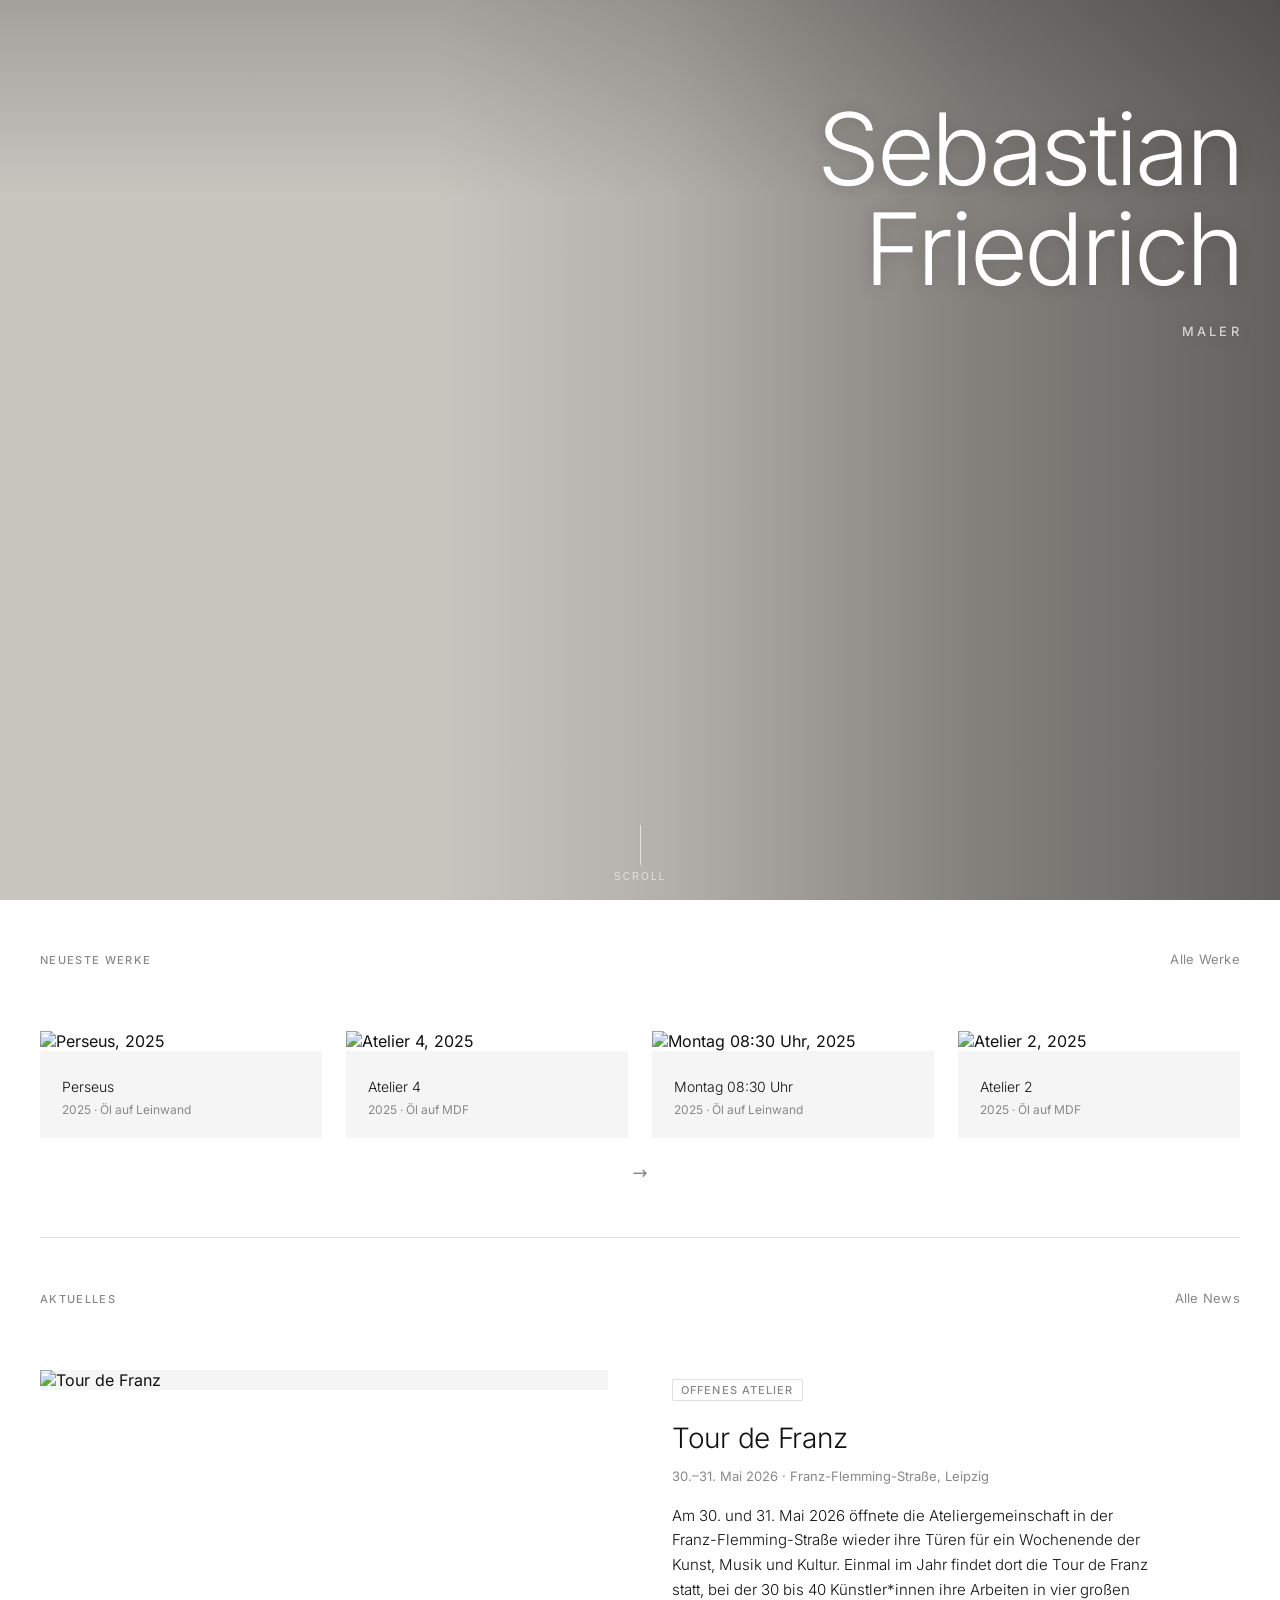
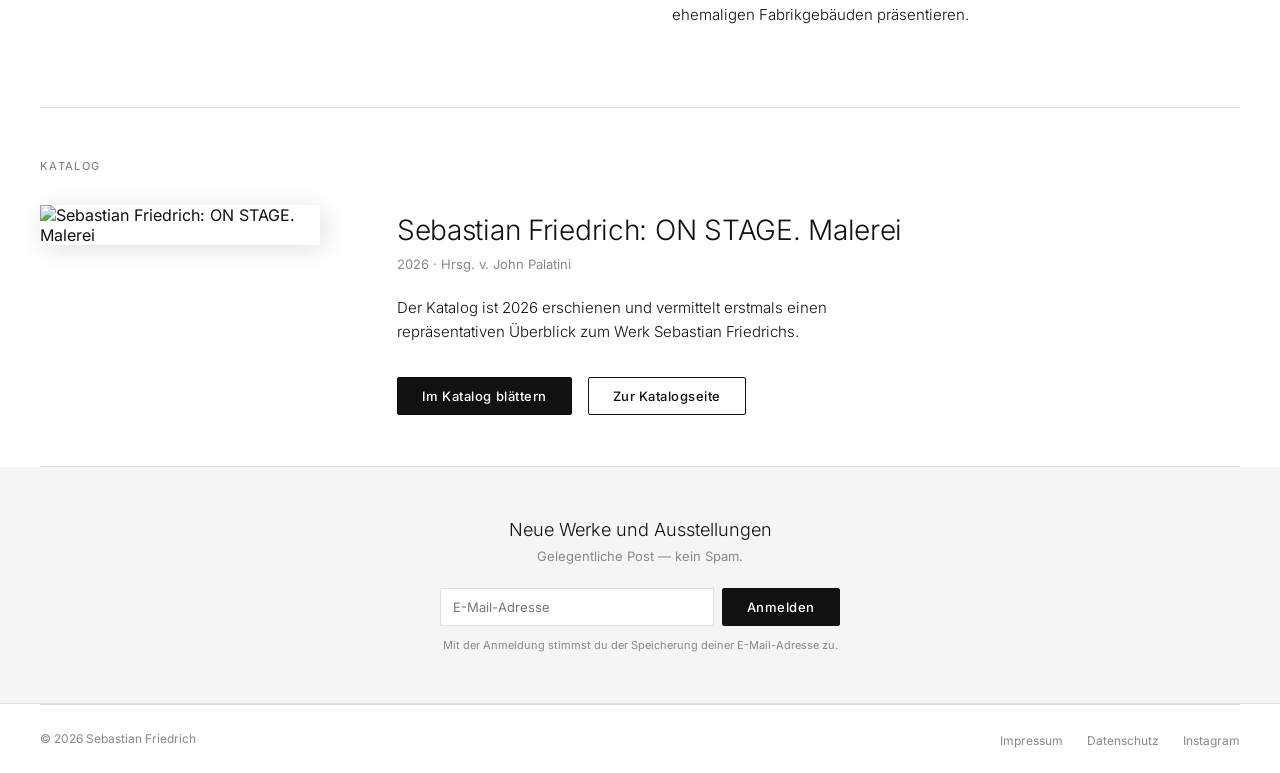
==== commit 198ac9e8: "new" ====
--- a/index.html
+++ b/index.html
@@ -436,34 +436,11 @@
       .katalog-cover img { max-width: 200px; }
     }
 
-    /* ── NEWSLETTER ─────────────────────────────────────────── */
-    #newsletter { background: var(--gray-light); border-bottom: 1px solid var(--gray-mid); }
-    .newsletter-inner { max-width: 560px; text-align: center; margin: 0 auto; }
-    .newsletter-titel { font-size: 1.125rem; font-weight: 300; margin-bottom: 8px; }
-    .newsletter-sub { font-size: 0.8125rem; color: var(--gray-dark); margin-bottom: 24px; }
-    .newsletter-form { display: flex; gap: 8px; width: 100%; max-width: 400px; margin: 0 auto 12px; }
-    .newsletter-input {
-      flex: 1; font-family: 'Inter', system-ui, sans-serif;
-      font-size: 0.875rem; font-weight: 400; padding: 10px 14px;
-      border: 1px solid var(--gray-mid); border-radius: 2px; outline: none; transition: border-color 0.15s;
-    }
-    .newsletter-input:focus { border-color: var(--black); }
-    .newsletter-dsgvo { font-size: 0.6875rem; color: var(--gray-dark); }
-
-
     @media (max-width: 760px) {
       #neueste .werke-header {
         margin-top: clamp(32px, 9vw, 48px);
         margin-bottom: 10px;
       }
-      .newsletter-form {
-        width: 100%;
-        max-width: none;
-        display: grid;
-        grid-template-columns: minmax(0, 1fr) auto;
-      }
-      .newsletter-input { min-width: 0; }
-      .newsletter-form .btn { white-space: nowrap; }
     }
 
     /* V27: Mobile Startseite - konsistente Abstände und zentrierte Werkbeschriftung */
@@ -526,33 +503,8 @@
 <body>
 
 <!-- NAV -->
-<nav>
-  <div class="nav-inner">
-    <a href="index.html" class="nav-logo">Sebastian Friedrich</a>
-    <ul class="nav-links">
-      <li><a href="galerie.html" data-i18n="nav.galerie">Galerie</a></li>
-      <li><a href="news.html" data-i18n="nav.news">News</a></li>
-      <li><a href="katalog.html" data-i18n="nav.katalog">Katalog</a></li>
-      <li><a href="vita.html" data-i18n="nav.vita">Vita</a></li>
-      <li><a href="kontakt.html" data-i18n="nav.kontakt">Kontakt</a></li>
-      <li><button class="nav-lang" id="nav-lang-btn" onclick="toggleLang()">EN</button></li>
-    </ul>
-    <button class="nav-hamburger" id="hamburger" onclick="openMenu()" aria-label="Menü öffnen">
-      <span></span><span></span><span></span>
-    </button>
-  </div>
-</nav>
 
 <!-- MOBILE OVERLAY -->
-<div class="nav-overlay" id="nav-overlay">
-  <button class="overlay-close" onclick="closeMenu()" aria-label="Menü schließen">×</button>
-  <a href="galerie.html" onclick="closeMenu()" data-i18n="nav.galerie">Galerie</a>
-  <a href="news.html" onclick="closeMenu()" data-i18n="nav.news">News</a>
-  <a href="katalog.html" onclick="closeMenu()" data-i18n="nav.katalog">Katalog</a>
-  <a href="vita.html" onclick="closeMenu()" data-i18n="nav.vita">Vita</a>
-  <a href="kontakt.html" onclick="closeMenu()" data-i18n="nav.kontakt">Kontakt</a>
-  <button class="overlay-lang" onclick="toggleLang(); closeMenu();" id="overlay-lang-btn">EN</button>
-</div>
 
 <main>
 
@@ -600,32 +552,9 @@
   </section>
 
   <!-- NEWSLETTER -->
-  <section id="newsletter">
-    <div class="section newsletter-inner">
-      <p class="newsletter-titel" data-i18n="newsletter.titel">Neue Werke und Ausstellungen</p>
-      <p class="newsletter-sub" data-i18n="newsletter.sub">Gelegentliche Post — kein Spam.</p>
-      <div class="newsletter-form">
-        <input type="email" class="newsletter-input" id="nl-email"
-          placeholder="E-Mail-Adresse" data-i18n-placeholder="newsletter.placeholder">
-        <button class="btn" onclick="nlSubmit()" data-i18n="newsletter.btn">Anmelden</button>
-      </div>
-      <p class="newsletter-dsgvo" data-i18n="newsletter.dsgvo">
-        Mit der Anmeldung stimmst du der Speicherung deiner E-Mail-Adresse zu.
-      </p>
-    </div>
-  </section>
-
+  
 </main>
 
-<!-- FOOTER -->
-<footer>
-  <span class="footer-copy">© <span id="footer-year"></span> Sebastian Friedrich</span>
-  <ul class="footer-links">
-    <li><a href="impressum.html" data-i18n="footer.impressum">Impressum</a></li>
-    <li><a href="datenschutz.html" data-i18n="footer.datenschutz">Datenschutz</a></li>
-    <li><a href="#" id="footer-instagram" target="_blank" rel="noopener">Instagram</a></li>
-  </ul>
-</footer>
 
 <script src="sf-base.js?v=50"></script>
 <script>
@@ -993,14 +922,6 @@
   `;
 }
 
-function nlSubmit() {
-  const email = document.getElementById('nl-email').value.trim();
-  if (!email || !email.includes('@')) return;
-  alert(LANG === 'en'
-    ? 'Thank you! Newsletter integration coming soon.'
-    : 'Danke! Newsletter-Integration folgt in Kürze.');
-}
-
 function onLangChange() {
   if (DATA) { setHeroBild(DATA); renderNeueste(DATA); renderNews(DATA); renderKatalog(DATA); }
 }
--- a/sf-base.css
+++ b/sf-base.css
@@ -214,7 +214,7 @@
   position: fixed;
   inset: 0;
   background: var(--white);
-  z-index: 99;
+  z-index: 999;
   flex-direction: column;
   align-items: center;
   justify-content: center;
@@ -225,6 +225,8 @@
   font-size: 1.25rem;
   font-weight: 400;
   letter-spacing: 0.02em;
+  text-decoration: none;
+  color: var(--black);
 }
 .nav-overlay .overlay-close {
   position: absolute;
@@ -702,8 +704,8 @@
     width: 100%;
     border-left: none;
     border-top: 1px solid var(--gray-mid);
-    padding: 18px 20px 28px;
-    overflow: hidden;
+    padding: 14px 20px 16px;
+    overflow-y: auto;
     display: flex;
     flex-direction: column;
     justify-content: flex-start;
@@ -1231,3 +1233,75 @@
     top: max(88px, env(safe-area-inset-top)) !important;
   }
 }
+
+/* ── NEWSLETTER ─────────────────────────────────────────── */
+#newsletter {
+  background: var(--gray-light);
+  border-bottom: 1px solid var(--gray-mid);
+}
+.newsletter-inner {
+  max-width: 560px;
+  text-align: center;
+  margin: 0 auto;
+}
+.newsletter-titel {
+  font-size: 1.125rem;
+  font-weight: 300;
+  margin-bottom: 8px;
+}
+.newsletter-sub {
+  font-size: 0.8125rem;
+  color: var(--gray-dark);
+  margin-bottom: 24px;
+}
+.newsletter-form {
+  display: flex;
+  gap: 8px;
+  width: 100%;
+  max-width: 400px;
+  margin: 0 auto 12px;
+}
+.newsletter-input {
+  flex: 1;
+  min-width: 0;
+  border: 1px solid var(--gray-mid);
+  padding: 9px 12px;
+  font-family: inherit;
+  font-size: 13px;
+  background: var(--white);
+}
+.newsletter-input:focus { outline: none; border-color: var(--black); }
+.newsletter-dsgvo {
+  font-size: 0.6875rem;
+  color: var(--gray-dark);
+}
+@media (max-width: 760px) {
+  .newsletter-form { flex-direction: column; }
+  .newsletter-input { min-width: 0; }
+  .newsletter-form .btn { white-space: nowrap; }
+}
+
+/* ── SCROLLBAR ──────────────────────────────────────────── */
+/* Webkit (Chrome, Edge, Brave, Safari) */
+::-webkit-scrollbar {
+  width: 15px;
+}
+::-webkit-scrollbar-track {
+  background: var(--white);
+  box-shadow: inset 1px 0 0 var(--black), inset -1px 0 0 var(--black);
+}
+::-webkit-scrollbar-thumb {
+  background: var(--black);
+  border-radius: 0;
+}
+::-webkit-scrollbar-thumb:hover {
+  background: #333;
+}
+::-webkit-scrollbar-corner {
+  background: var(--white);
+}
+/* Firefox */
+html {
+  scrollbar-width: thin;
+  scrollbar-color: var(--black) var(--white);
+}
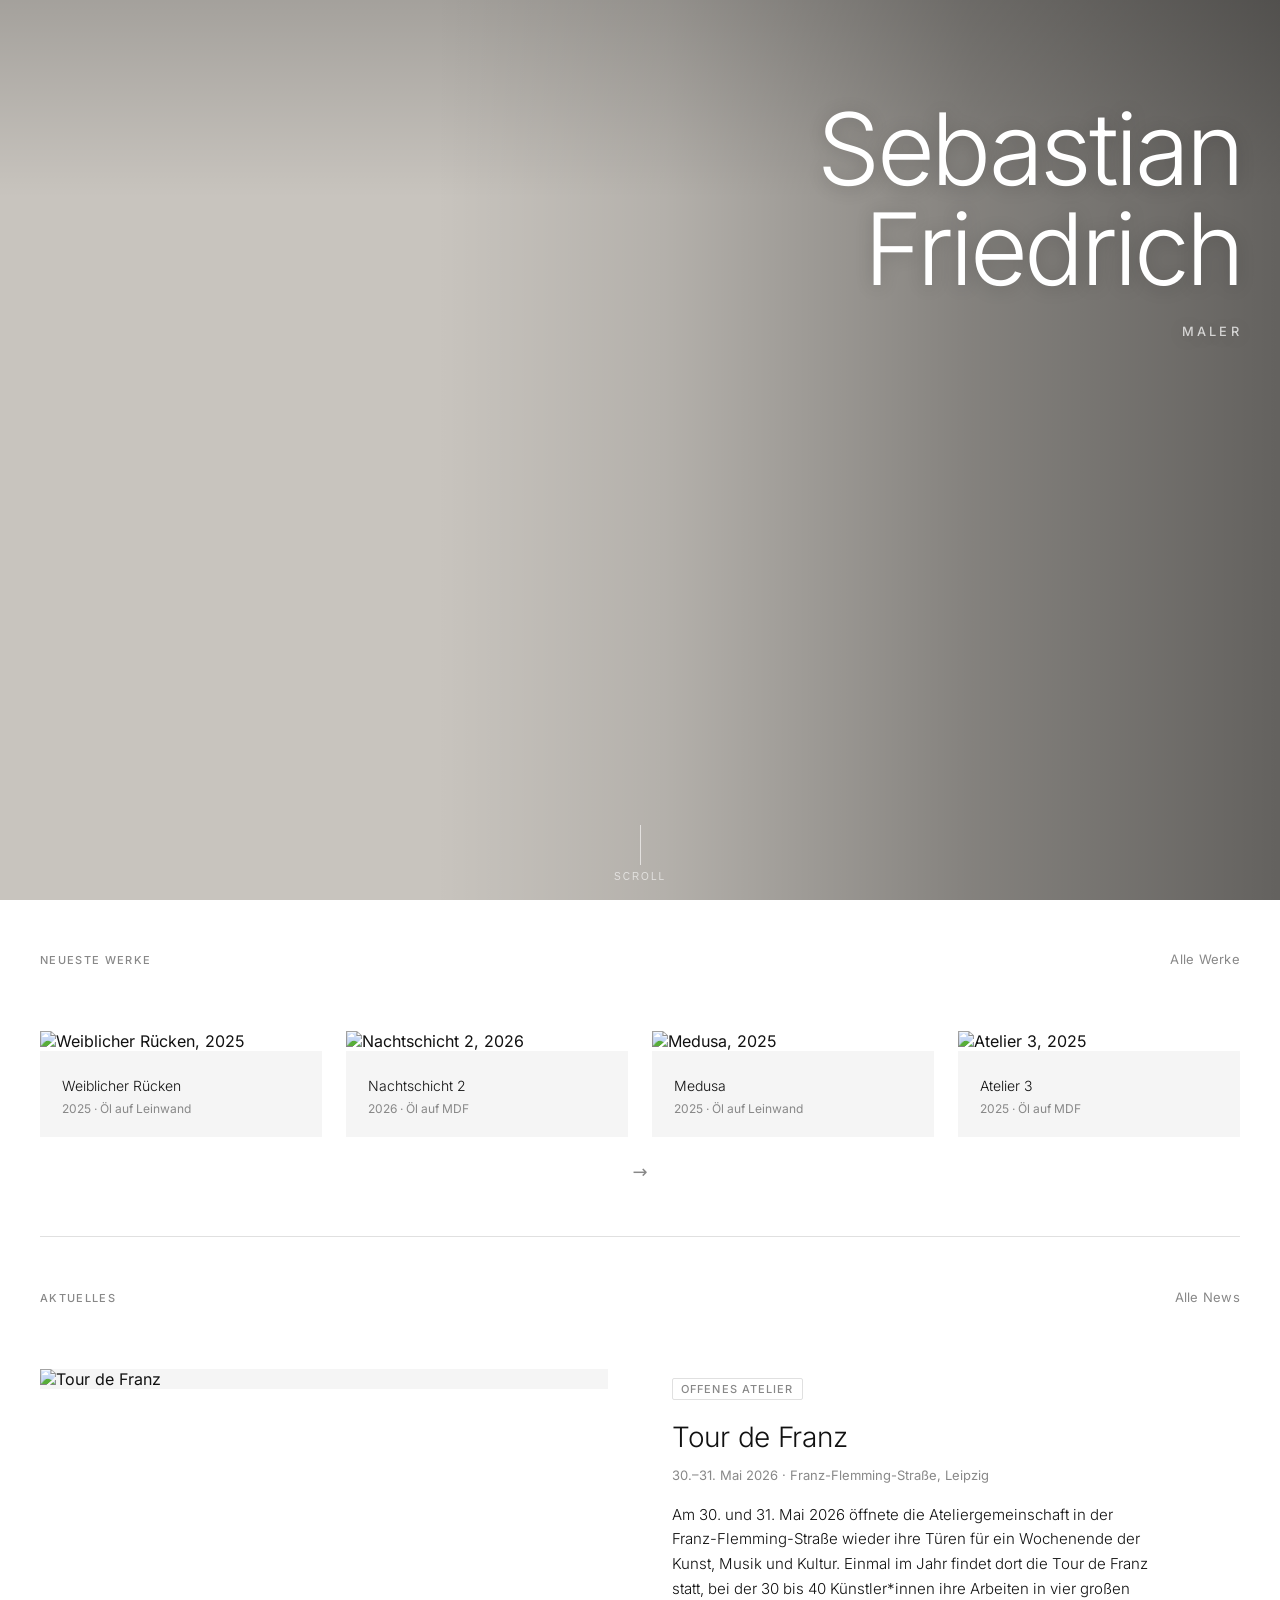
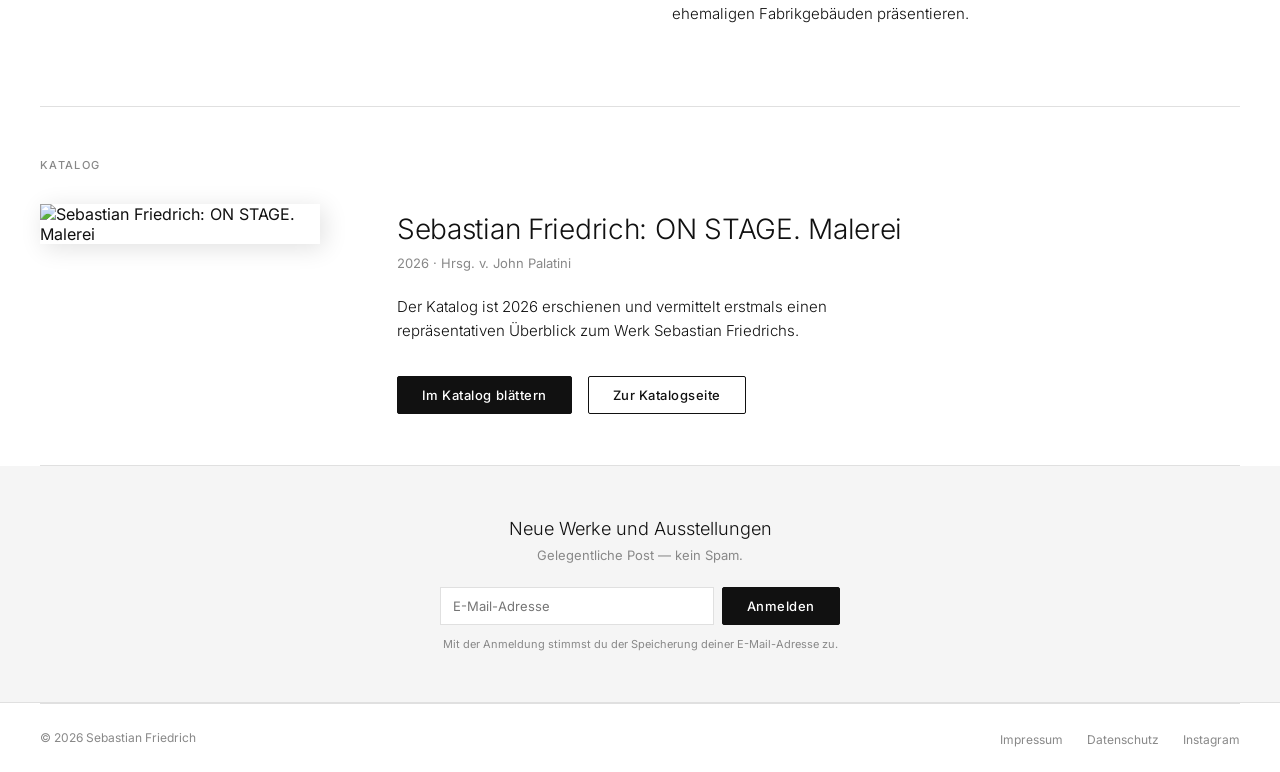
==== commit c83618e7: "update" ====
--- a/index.html
+++ b/index.html
@@ -17,7 +17,7 @@
   <link rel="manifest" href="site.webmanifest">
   <meta name="theme-color" content="#ffffff">
 
-  <link rel="stylesheet" href="sf-base.css?v=50">
+  <link rel="stylesheet" href="sf-base.css?v=52">
   <style>
     /* ── HERO ──────────────────────────────────────────────── */
     #hero {
@@ -556,7 +556,7 @@
 </main>
 
 
-<script src="sf-base.js?v=50"></script>
+<script src="sf-base.js?v=52"></script>
 <script>
 /* ── SEITEN-SPEZIFISCH: index.html ── */
 
